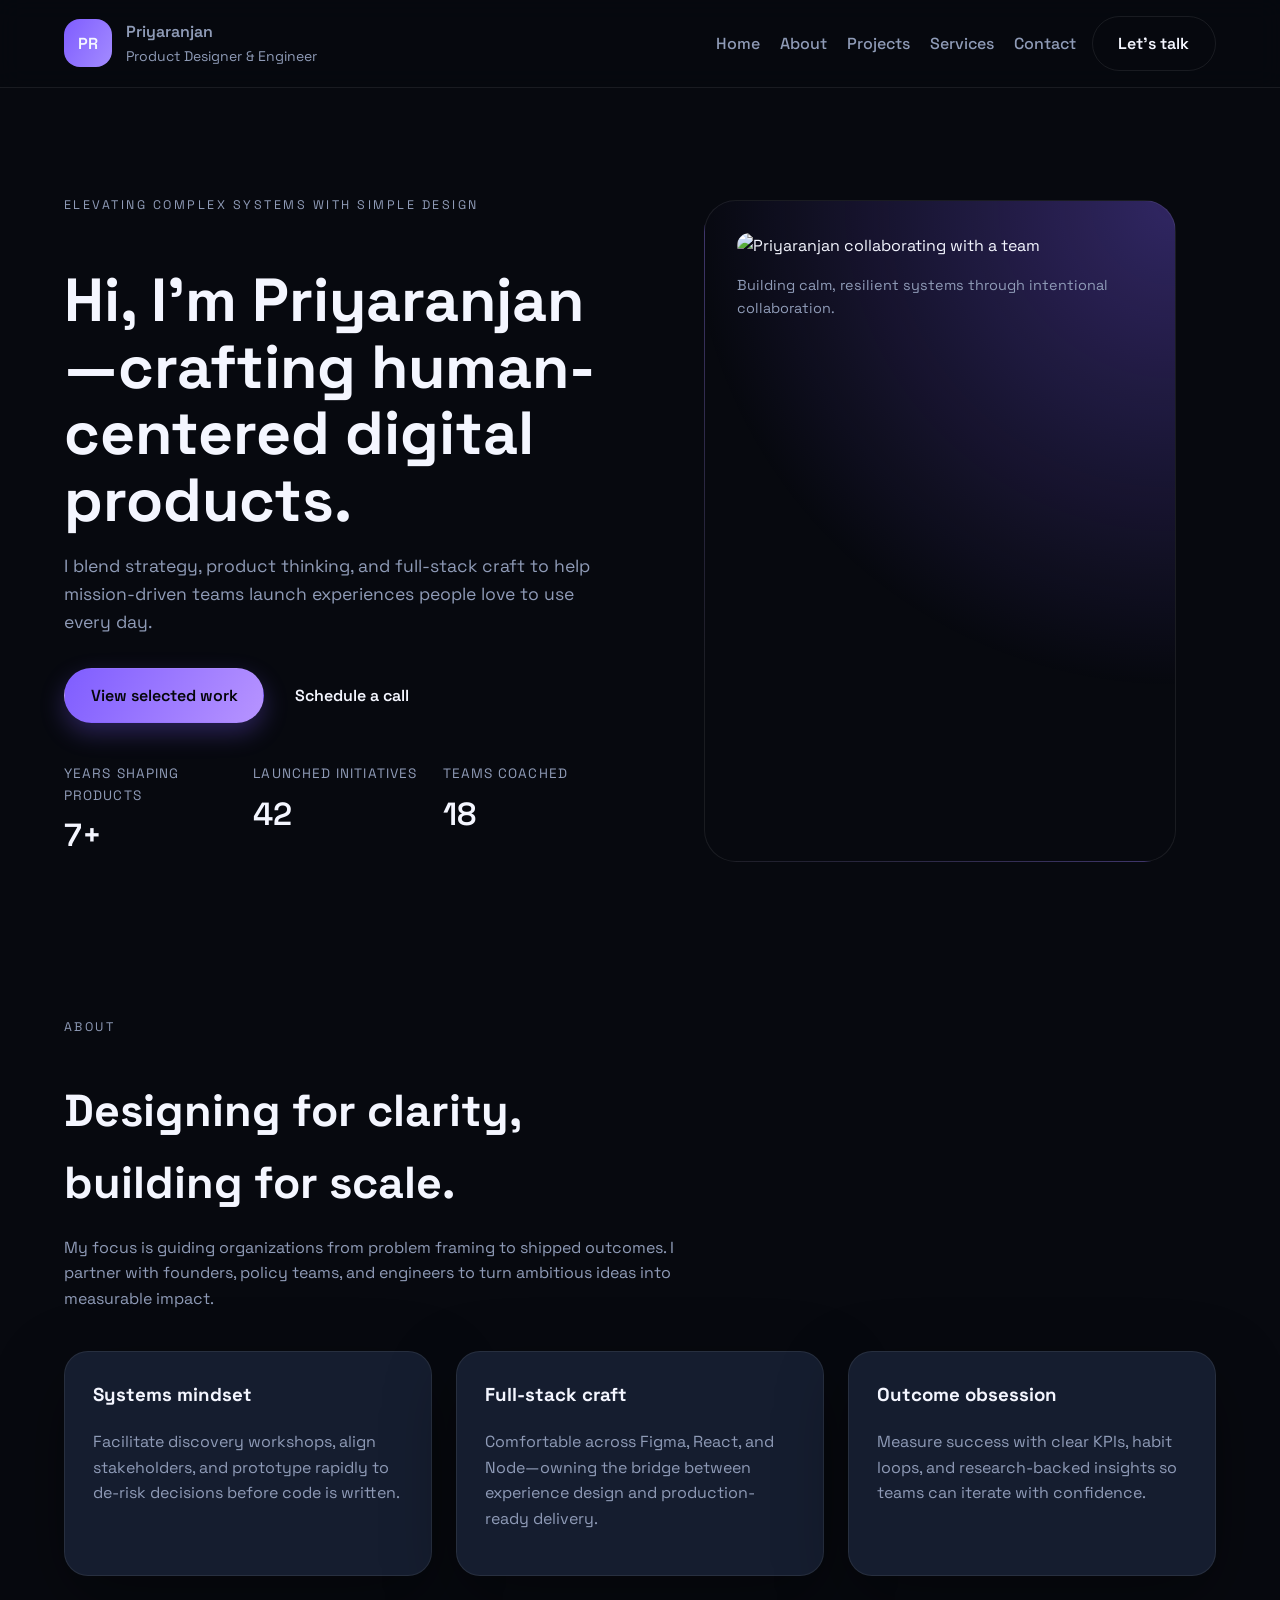
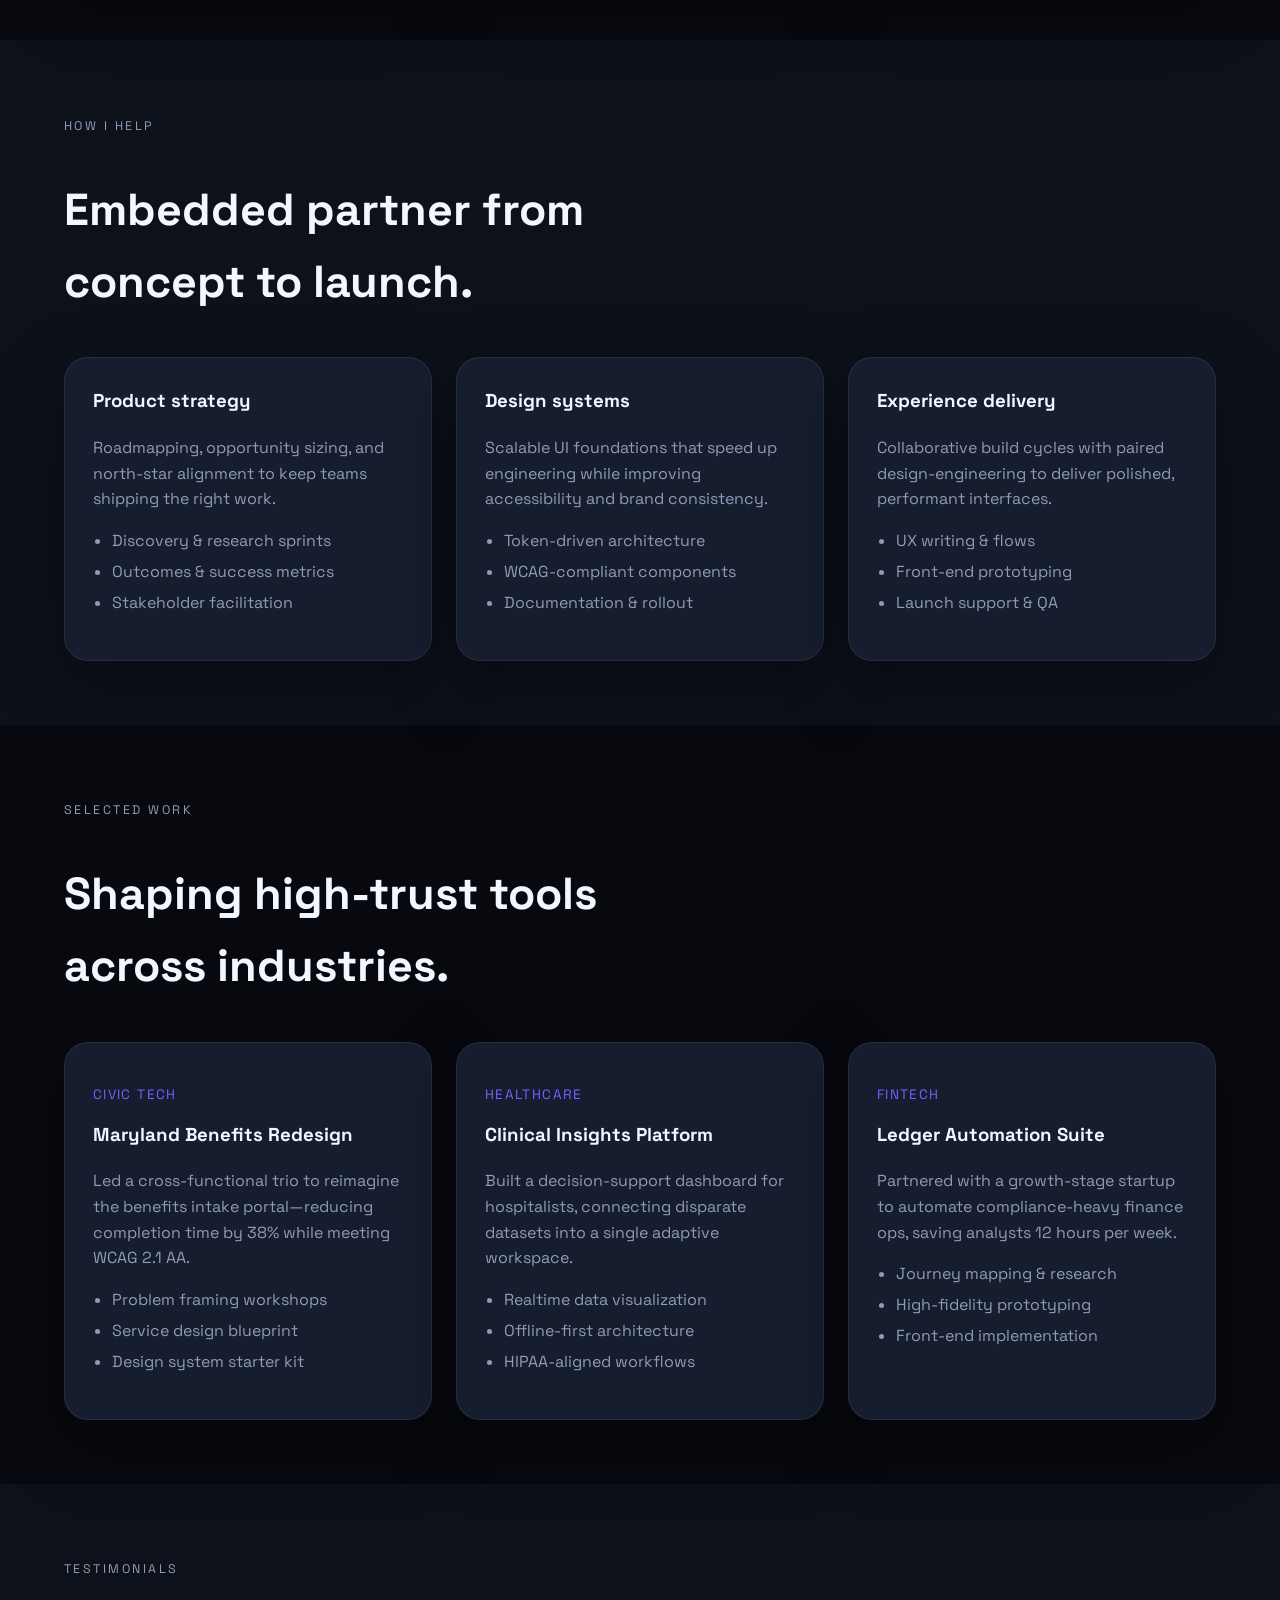
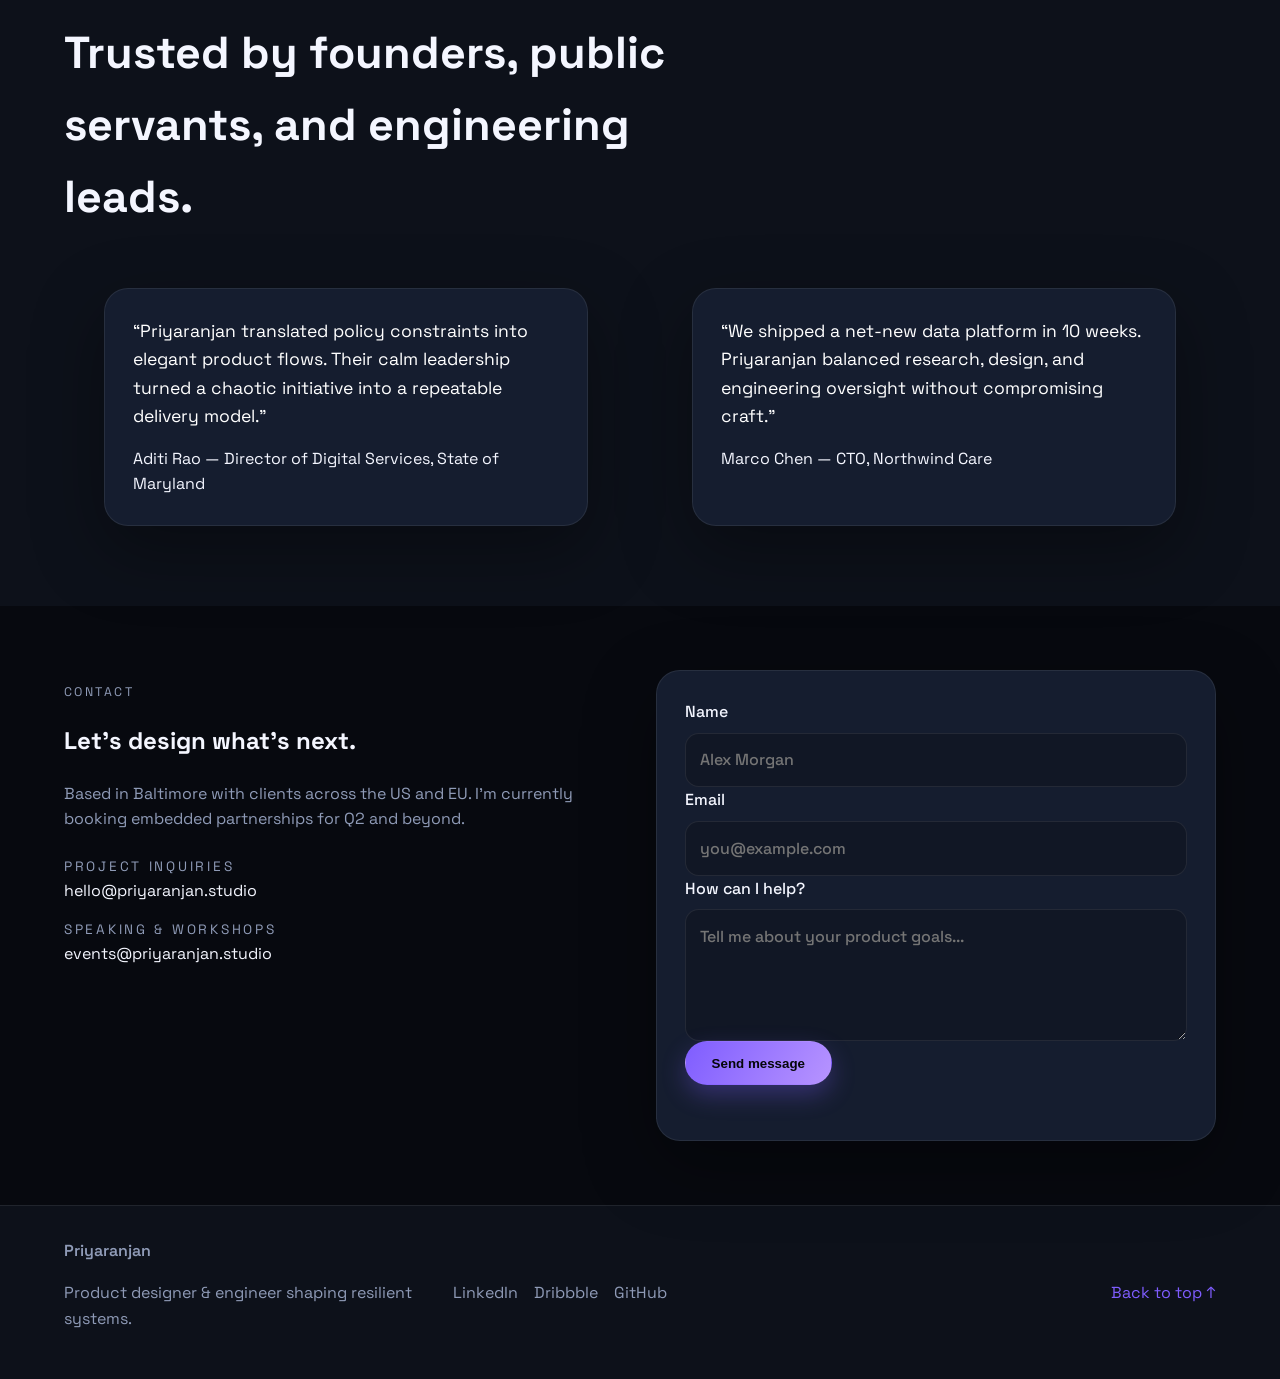
==== index.html @ d6d5910a "feat: Add portfolio website with responsive design Co-authored-by: priyaranjan.reddy <priyaranjan.re" ====
<!doctype html>
<html lang="en">
  <head>
    <meta charset="UTF-8" />
    <meta name="viewport" content="width=device-width, initial-scale=1" />
    <meta
      name="description"
      content="Priyaranjan — product designer and engineer crafting thoughtful digital experiences."
    />
    <title>Priyaranjan | Product Designer &amp; Engineer</title>
    <link rel="preconnect" href="https://fonts.googleapis.com" />
    <link rel="preconnect" href="https://fonts.gstatic.com" crossorigin />
    <link
      href="https://fonts.googleapis.com/css2?family=Space+Grotesk:wght@400;500;600;700&display=swap"
      rel="stylesheet"
    />
    <link rel="stylesheet" href="styles.css" />
  </head>
  <body>
    <a class="skip-link" href="#main">Skip to main content</a>

    <header class="site-header" id="top">
      <div class="container nav-wrapper">
        <div class="brand" aria-label="Priyaranjan home link">
          <span class="brand-mark">PR</span>
          <div>
            <p class="brand-title">Priyaranjan</p>
            <p class="brand-subtitle">Product Designer &amp; Engineer</p>
          </div>
        </div>
        <nav class="site-nav" aria-label="Primary">
          <button
            class="nav-toggle"
            aria-expanded="false"
            aria-controls="nav-menu"
          >
            <span class="sr-only">Toggle navigation</span>
            <span class="nav-toggle-bar"></span>
            <span class="nav-toggle-bar"></span>
            <span class="nav-toggle-bar"></span>
          </button>
          <ul id="nav-menu" class="nav-links">
            <li><a href="#home">Home</a></li>
            <li><a href="#about">About</a></li>
            <li><a href="#projects">Projects</a></li>
            <li><a href="#services">Services</a></li>
            <li><a href="#contact">Contact</a></li>
          </ul>
          <a class="btn btn-outline" href="#contact">Let's talk</a>
        </nav>
      </div>
    </header>

    <main id="main">
      <section id="home" class="hero container">
        <div class="hero-text">
          <p class="eyebrow">Elevating complex systems with simple design</p>
          <h1>Hi, I'm Priyaranjan—crafting human-centered digital products.</h1>
          <p class="lead">
            I blend strategy, product thinking, and full-stack craft to help
            mission-driven teams launch experiences people love to use every
            day.
          </p>
          <div class="hero-cta">
            <a class="btn btn-primary" href="#projects">View selected work</a>
            <a class="btn btn-ghost" href="#contact">Schedule a call</a>
          </div>
          <dl class="stats">
            <div>
              <dt>Years shaping products</dt>
              <dd>7+</dd>
            </div>
            <div>
              <dt>Launched initiatives</dt>
              <dd>42</dd>
            </div>
            <div>
              <dt>Teams coached</dt>
              <dd>18</dd>
            </div>
          </dl>
        </div>
        <figure class="hero-visual">
          <img
            src="https://images.unsplash.com/photo-1529333166437-7750a6dd5a70?auto=format&fit=crop&w=900&q=80"
            alt="Priyaranjan collaborating with a team"
            loading="lazy"
          />
          <figcaption>
            Building calm, resilient systems through intentional collaboration.
          </figcaption>
        </figure>
      </section>

      <section id="about" class="section container">
        <div class="section-heading">
          <p class="eyebrow">About</p>
          <h2>Designing for clarity, building for scale.</h2>
          <p>
            My focus is guiding organizations from problem framing to shipped
            outcomes. I partner with founders, policy teams, and engineers to
            turn ambitious ideas into measurable impact.
          </p>
        </div>
        <div class="about-grid">
          <article class="card">
            <h3>Systems mindset</h3>
            <p>
              Facilitate discovery workshops, align stakeholders, and prototype
              rapidly to de-risk decisions before code is written.
            </p>
          </article>
          <article class="card">
            <h3>Full-stack craft</h3>
            <p>
              Comfortable across Figma, React, and Node—owning the bridge
              between experience design and production-ready delivery.
            </p>
          </article>
          <article class="card">
            <h3>Outcome obsession</h3>
            <p>
              Measure success with clear KPIs, habit loops, and research-backed
              insights so teams can iterate with confidence.
            </p>
          </article>
        </div>
      </section>

      <section id="services" class="section section-alt">
        <div class="container">
          <div class="section-heading">
            <p class="eyebrow">How I help</p>
            <h2>Embedded partner from concept to launch.</h2>
          </div>
          <div class="services-grid">
            <article class="service-card">
              <h3>Product strategy</h3>
              <p>
                Roadmapping, opportunity sizing, and north-star alignment to
                keep teams shipping the right work.
              </p>
              <ul>
                <li>Discovery &amp; research sprints</li>
                <li>Outcomes &amp; success metrics</li>
                <li>Stakeholder facilitation</li>
              </ul>
            </article>
            <article class="service-card">
              <h3>Design systems</h3>
              <p>
                Scalable UI foundations that speed up engineering while
                improving accessibility and brand consistency.
              </p>
              <ul>
                <li>Token-driven architecture</li>
                <li>WCAG-compliant components</li>
                <li>Documentation &amp; rollout</li>
              </ul>
            </article>
            <article class="service-card">
              <h3>Experience delivery</h3>
              <p>
                Collaborative build cycles with paired design-engineering to
                deliver polished, performant interfaces.
              </p>
              <ul>
                <li>UX writing &amp; flows</li>
                <li>Front-end prototyping</li>
                <li>Launch support &amp; QA</li>
              </ul>
            </article>
          </div>
        </div>
      </section>

      <section id="projects" class="section container">
        <div class="section-heading">
          <p class="eyebrow">Selected Work</p>
          <h2>Shaping high-trust tools across industries.</h2>
        </div>
        <div class="projects-grid">
          <article class="project-card">
            <p class="project-type">Civic Tech</p>
            <h3>Maryland Benefits Redesign</h3>
            <p>
              Led a cross-functional trio to reimagine the benefits intake
              portal—reducing completion time by 38% while meeting WCAG 2.1 AA.
            </p>
            <ul>
              <li>Problem framing workshops</li>
              <li>Service design blueprint</li>
              <li>Design system starter kit</li>
            </ul>
          </article>
          <article class="project-card">
            <p class="project-type">Healthcare</p>
            <h3>Clinical Insights Platform</h3>
            <p>
              Built a decision-support dashboard for hospitalists, connecting
              disparate datasets into a single adaptive workspace.
            </p>
            <ul>
              <li>Realtime data visualization</li>
              <li>Offline-first architecture</li>
              <li>HIPAA-aligned workflows</li>
            </ul>
          </article>
          <article class="project-card">
            <p class="project-type">Fintech</p>
            <h3>Ledger Automation Suite</h3>
            <p>
              Partnered with a growth-stage startup to automate compliance-heavy
              finance ops, saving analysts 12 hours per week.
            </p>
            <ul>
              <li>Journey mapping &amp; research</li>
              <li>High-fidelity prototyping</li>
              <li>Front-end implementation</li>
            </ul>
          </article>
        </div>
      </section>

      <section class="section section-alt">
        <div class="container testimonials">
          <div class="section-heading">
            <p class="eyebrow">Testimonials</p>
            <h2>
              Trusted by founders, public servants, and engineering leads.
            </h2>
          </div>
          <div class="testimonials-grid">
            <figure>
              <blockquote>
                “Priyaranjan translated policy constraints into elegant product
                flows. Their calm leadership turned a chaotic initiative into a
                repeatable delivery model.”
              </blockquote>
              <figcaption>
                Aditi Rao — Director of Digital Services, State of Maryland
              </figcaption>
            </figure>
            <figure>
              <blockquote>
                “We shipped a net-new data platform in 10 weeks. Priyaranjan
                balanced research, design, and engineering oversight without
                compromising craft.”
              </blockquote>
              <figcaption>Marco Chen — CTO, Northwind Care</figcaption>
            </figure>
          </div>
        </div>
      </section>

      <section id="contact" class="section container contact">
        <div class="contact-intro">
          <p class="eyebrow">Contact</p>
          <h2>Let’s design what’s next.</h2>
          <p>
            Based in Baltimore with clients across the US and EU. I’m currently
            booking embedded partnerships for Q2 and beyond.
          </p>
          <ul class="contact-details">
            <li>
              <span>Project inquiries</span>
              <a href="mailto:hello@priyaranjan.studio"
                >hello@priyaranjan.studio</a
              >
            </li>
            <li>
              <span>Speaking &amp; workshops</span>
              <a href="mailto:events@priyaranjan.studio"
                >events@priyaranjan.studio</a
              >
            </li>
          </ul>
        </div>
        <form id="contact-form" class="contact-form" novalidate>
          <label>
            Name
            <input
              type="text"
              name="name"
              placeholder="Alex Morgan"
              required
              aria-required="true"
            />
          </label>
          <label>
            Email
            <input
              type="email"
              name="email"
              placeholder="you@example.com"
              required
              aria-required="true"
            />
          </label>
          <label>
            How can I help?
            <textarea
              name="message"
              rows="4"
              placeholder="Tell me about your product goals..."
              required
              aria-required="true"
            ></textarea>
          </label>
          <button type="submit" class="btn btn-primary">Send message</button>
          <p class="form-status" role="status" aria-live="polite"></p>
        </form>
      </section>
    </main>

    <footer class="site-footer">
      <div class="container footer-grid">
        <div>
          <p class="brand-title">Priyaranjan</p>
          <p>Product designer &amp; engineer shaping resilient systems.</p>
        </div>
        <div class="footer-links">
          <a href="https://www.linkedin.com" target="_blank" rel="noreferrer"
            >LinkedIn</a
          >
          <a href="https://dribbble.com" target="_blank" rel="noreferrer"
            >Dribbble</a
          >
          <a href="https://github.com" target="_blank" rel="noreferrer"
            >GitHub</a
          >
        </div>
        <a class="back-to-top" href="#top">Back to top ↑</a>
      </div>
    </footer>

    <script src="script.js" defer></script>
  </body>
</html>
---- styles.css ----
:root {
  --bg: #07090f;
  --surface: #0d111a;
  --surface-alt: #111725;
  --card: #151d2f;
  --accent: #7f5dff;
  --accent-soft: rgba(127, 93, 255, 0.15);
  --muted: #8f9bb7;
  --text: #f4f6ff;
  --border: rgba(255, 255, 255, 0.08);
  --gradient: radial-gradient(
    circle at top right,
    rgba(127, 93, 255, 0.35),
    transparent 60%
  );
  font-family:
    "Space Grotesk",
    system-ui,
    -apple-system,
    BlinkMacSystemFont,
    "Segoe UI",
    sans-serif;
}

*,
*::before,
*::after {
  box-sizing: border-box;
}

body {
  margin: 0;
  min-height: 100vh;
  background: var(--bg);
  color: var(--text);
  font-family: inherit;
  line-height: 1.6;
}

img {
  max-width: 100%;
  display: block;
  border-radius: 1rem;
}

a {
  color: inherit;
  text-decoration: none;
}

p {
  color: var(--muted);
}

.container {
  width: min(1200px, 90vw);
  margin: 0 auto;
}

.skip-link {
  position: absolute;
  top: -48px;
  left: 16px;
  padding: 0.5rem 1rem;
  background: var(--accent);
  color: #fff;
  border-radius: 999px;
  transition: top 0.2s ease;
  z-index: 999;
}

.skip-link:focus {
  top: 16px;
}

.site-header {
  position: sticky;
  top: 0;
  background: rgba(7, 9, 15, 0.85);
  backdrop-filter: blur(12px);
  border-bottom: 1px solid var(--border);
  z-index: 100;
}

.nav-wrapper {
  display: flex;
  align-items: center;
  justify-content: space-between;
  padding: 1rem 0;
}

.brand {
  display: flex;
  align-items: center;
  gap: 0.85rem;
}

.brand-mark {
  width: 48px;
  height: 48px;
  display: grid;
  place-items: center;
  border-radius: 16px;
  background: linear-gradient(120deg, #7f5dff, #a38bff);
  font-weight: 600;
}

.brand-title {
  margin: 0;
  font-weight: 600;
}

.brand-subtitle {
  margin: 0;
  color: var(--muted);
  font-size: 0.875rem;
}

.site-nav {
  display: flex;
  align-items: center;
  gap: 1rem;
}

.nav-links {
  list-style: none;
  display: flex;
  gap: 1.25rem;
  margin: 0;
  padding: 0;
}

.nav-links a {
  font-weight: 500;
  color: var(--muted);
  transition: color 0.2s ease;
}

.nav-links a:hover,
.nav-links a:focus-visible {
  color: var(--text);
}

.nav-toggle {
  display: none;
  flex-direction: column;
  gap: 4px;
  background: none;
  border: none;
  padding: 0.25rem;
  cursor: pointer;
}

.nav-toggle-bar {
  width: 24px;
  height: 2px;
  background: var(--text);
  border-radius: 999px;
}

.sr-only {
  position: absolute;
  width: 1px;
  height: 1px;
  padding: 0;
  margin: -1px;
  overflow: hidden;
  clip: rect(0, 0, 0, 0);
  border: 0;
}

.btn {
  display: inline-flex;
  align-items: center;
  justify-content: center;
  gap: 0.5rem;
  padding: 0.85rem 1.6rem;
  border-radius: 999px;
  border: 1px solid transparent;
  font-weight: 600;
  transition:
    transform 0.2s ease,
    box-shadow 0.2s ease;
}

.btn-primary {
  background: linear-gradient(120deg, #7f5dff, #b794ff);
  color: #05060a;
  box-shadow: 0 10px 25px rgba(127, 93, 255, 0.3);
}

.btn-outline {
  border-color: var(--border);
  color: var(--text);
}

.btn-ghost {
  background: transparent;
  border: 1px solid transparent;
  color: var(--text);
}

.btn:hover,
.btn:focus-visible {
  transform: translateY(-2px);
}

.hero {
  display: grid;
  grid-template-columns: repeat(auto-fit, minmax(280px, 1fr));
  gap: 3rem;
  padding: 6rem 0 4rem;
}

.hero-text h1 {
  font-size: clamp(2.5rem, 5vw, 3.8rem);
  line-height: 1.1;
  margin-bottom: 1rem;
}

.lead {
  font-size: 1.1rem;
  margin-bottom: 2rem;
}

.eyebrow {
  text-transform: uppercase;
  letter-spacing: 0.2em;
  font-size: 0.78rem;
  color: var(--muted);
}

.stats {
  display: grid;
  grid-template-columns: repeat(auto-fit, minmax(120px, 1fr));
  gap: 1rem;
  margin-top: 2.5rem;
}

.stats dt {
  font-size: 0.85rem;
  text-transform: uppercase;
  letter-spacing: 0.08em;
  color: var(--muted);
}

.stats dd {
  font-size: 2rem;
  font-weight: 600;
  margin: 0.25rem 0 0;
}

.hero-visual {
  background: var(--gradient);
  padding: 2rem;
  border-radius: 2rem;
  border: 1px solid var(--border);
}

.hero-visual figcaption {
  margin-top: 1rem;
  color: var(--muted);
  font-size: 0.9rem;
}

.section {
  padding: 4rem 0;
}

.section-alt {
  background: var(--surface);
}

.section-heading {
  max-width: 640px;
}

.section-heading h2 {
  font-size: clamp(2rem, 4vw, 2.8rem);
  margin-bottom: 0.5rem;
}

.about-grid,
.services-grid,
.projects-grid,
.testimonials-grid {
  margin-top: 2.5rem;
  display: grid;
  gap: 1.5rem;
  grid-template-columns: repeat(auto-fit, minmax(240px, 1fr));
}

.card,
.service-card,
.project-card,
.testimonials figure,
.contact-form {
  background: var(--card);
  border: 1px solid var(--border);
  border-radius: 1.5rem;
  padding: 1.75rem;
  box-shadow: 0 24px 70px rgba(0, 0, 0, 0.35);
}

.card h3,
.service-card h3,
.project-card h3 {
  margin-top: 0;
}

.service-card ul,
.project-card ul {
  padding-left: 1.2rem;
  color: var(--muted);
}

.service-card li,
.project-card li {
  margin-bottom: 0.35rem;
}

.project-type {
  font-size: 0.85rem;
  color: var(--accent);
  text-transform: uppercase;
  letter-spacing: 0.1em;
}

.testimonials-grid {
  grid-template-columns: repeat(auto-fit, minmax(280px, 1fr));
}

.testimonials blockquote {
  margin: 0 0 1rem;
  font-size: 1.1rem;
  color: #fff;
}

.contact {
  display: grid;
  grid-template-columns: repeat(auto-fit, minmax(260px, 1fr));
  gap: 2rem;
}

.contact-details {
  list-style: none;
  padding: 0;
  margin: 1.5rem 0 0;
  display: flex;
  flex-direction: column;
  gap: 1rem;
}

.contact-details span {
  display: block;
  font-size: 0.85rem;
  text-transform: uppercase;
  letter-spacing: 0.2em;
  color: var(--muted);
}

.contact-form label {
  display: flex;
  flex-direction: column;
  gap: 0.5rem;
  font-weight: 500;
}

.contact-form input,
.contact-form textarea {
  background: var(--surface-alt);
  border: 1px solid var(--border);
  border-radius: 0.85rem;
  padding: 0.85rem;
  color: var(--text);
  font: inherit;
}

.contact-form input:focus,
.contact-form textarea:focus {
  outline: 2px solid var(--accent);
  border-color: transparent;
}

.contact-form button {
  width: fit-content;
}

.form-status {
  min-height: 1.2rem;
  margin: 0.5rem 0 0;
  color: var(--muted);
}

.site-footer {
  border-top: 1px solid var(--border);
  padding: 2rem 0;
  background: var(--surface);
}

.footer-grid {
  display: grid;
  grid-template-columns: repeat(auto-fit, minmax(200px, 1fr));
  gap: 1rem;
  align-items: center;
}

.footer-links {
  display: flex;
  gap: 1rem;
}

.footer-links a {
  color: var(--muted);
}

.back-to-top {
  justify-self: end;
  color: var(--accent);
}

@media (max-width: 768px) {
  .nav-toggle {
    display: flex;
  }

  .nav-links {
    position: absolute;
    inset: 70px 1.5rem auto;
    background: var(--surface);
    border: 1px solid var(--border);
    border-radius: 1rem;
    padding: 1.5rem;
    flex-direction: column;
    gap: 1rem;
    opacity: 0;
    pointer-events: none;
    transform: translateY(-10px);
    transition:
      opacity 0.2s ease,
      transform 0.2s ease;
  }

  .nav-links.open {
    opacity: 1;
    pointer-events: auto;
    transform: translateY(0);
  }

  .btn-outline {
    display: none;
  }

  .hero {
    padding-top: 4rem;
  }

  .footer-grid {
    grid-template-columns: 1fr;
    text-align: center;
  }

  .back-to-top {
    justify-self: center;
  }
}
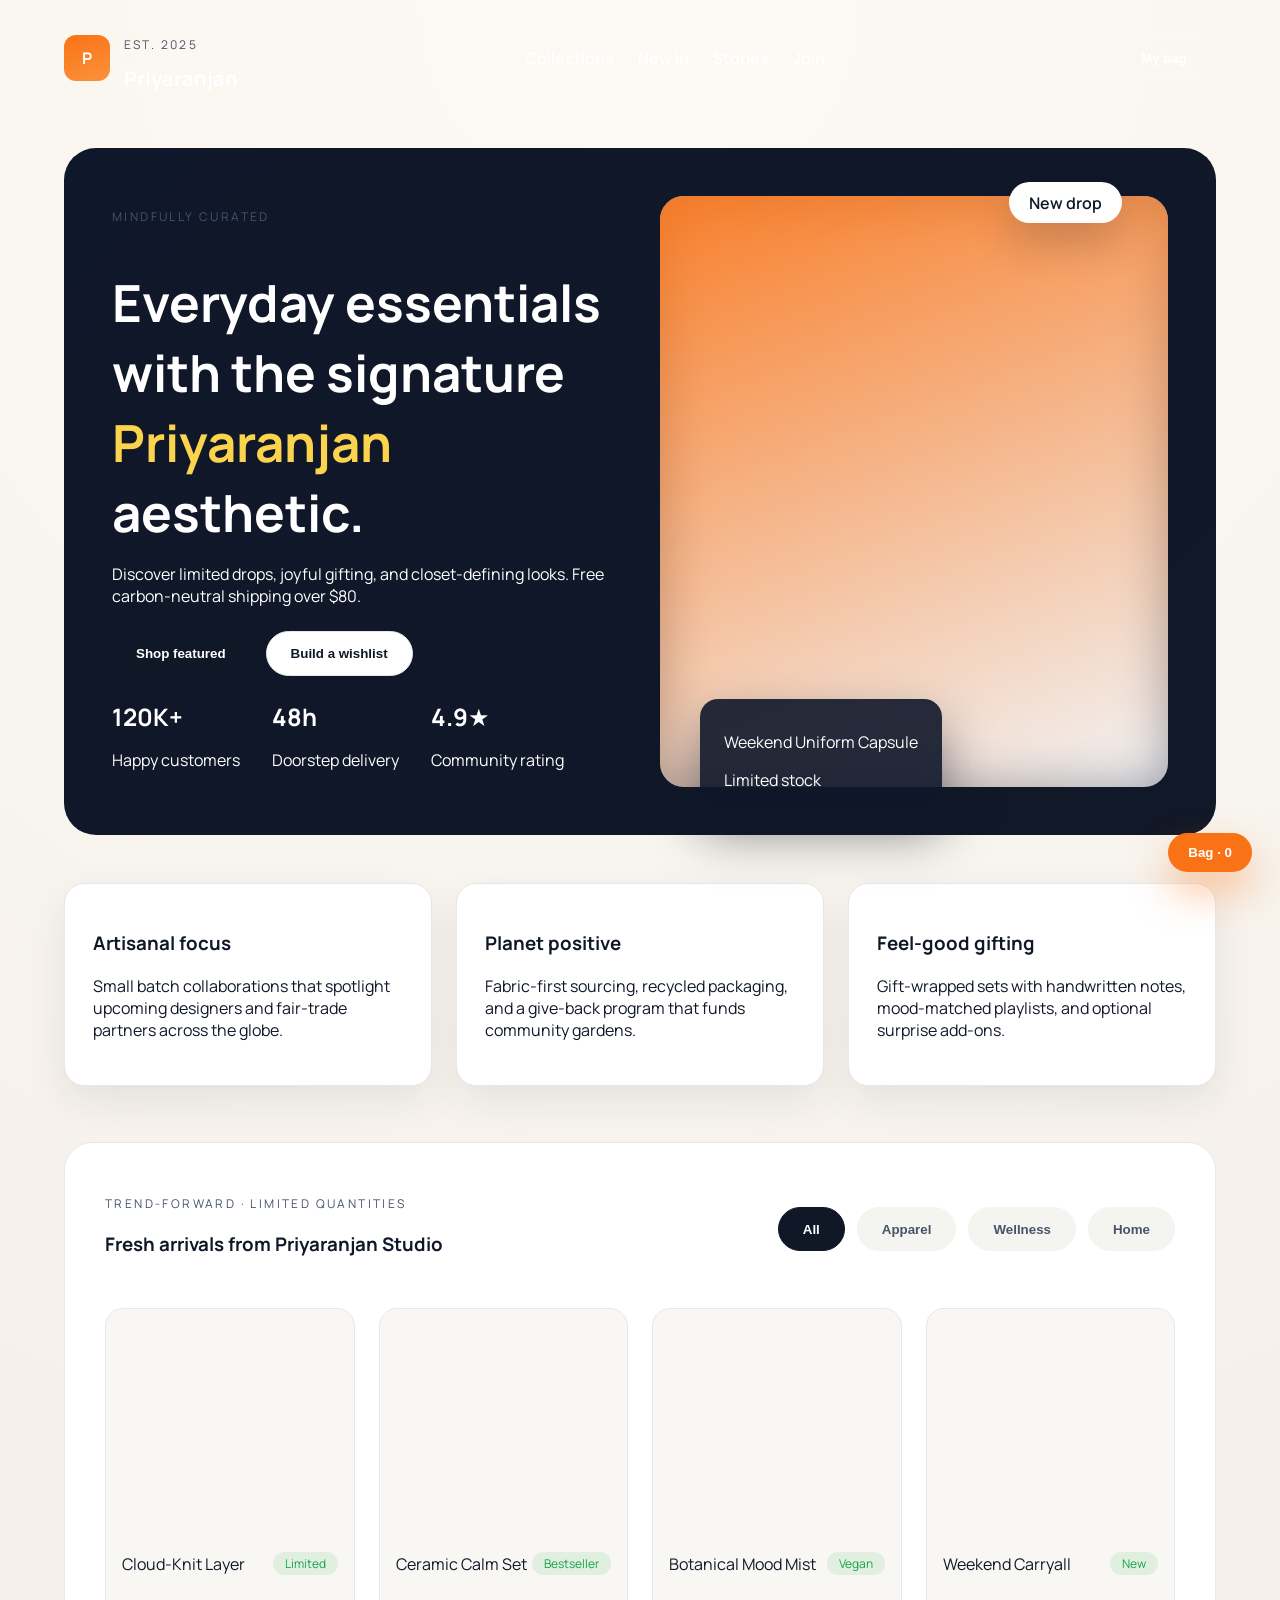
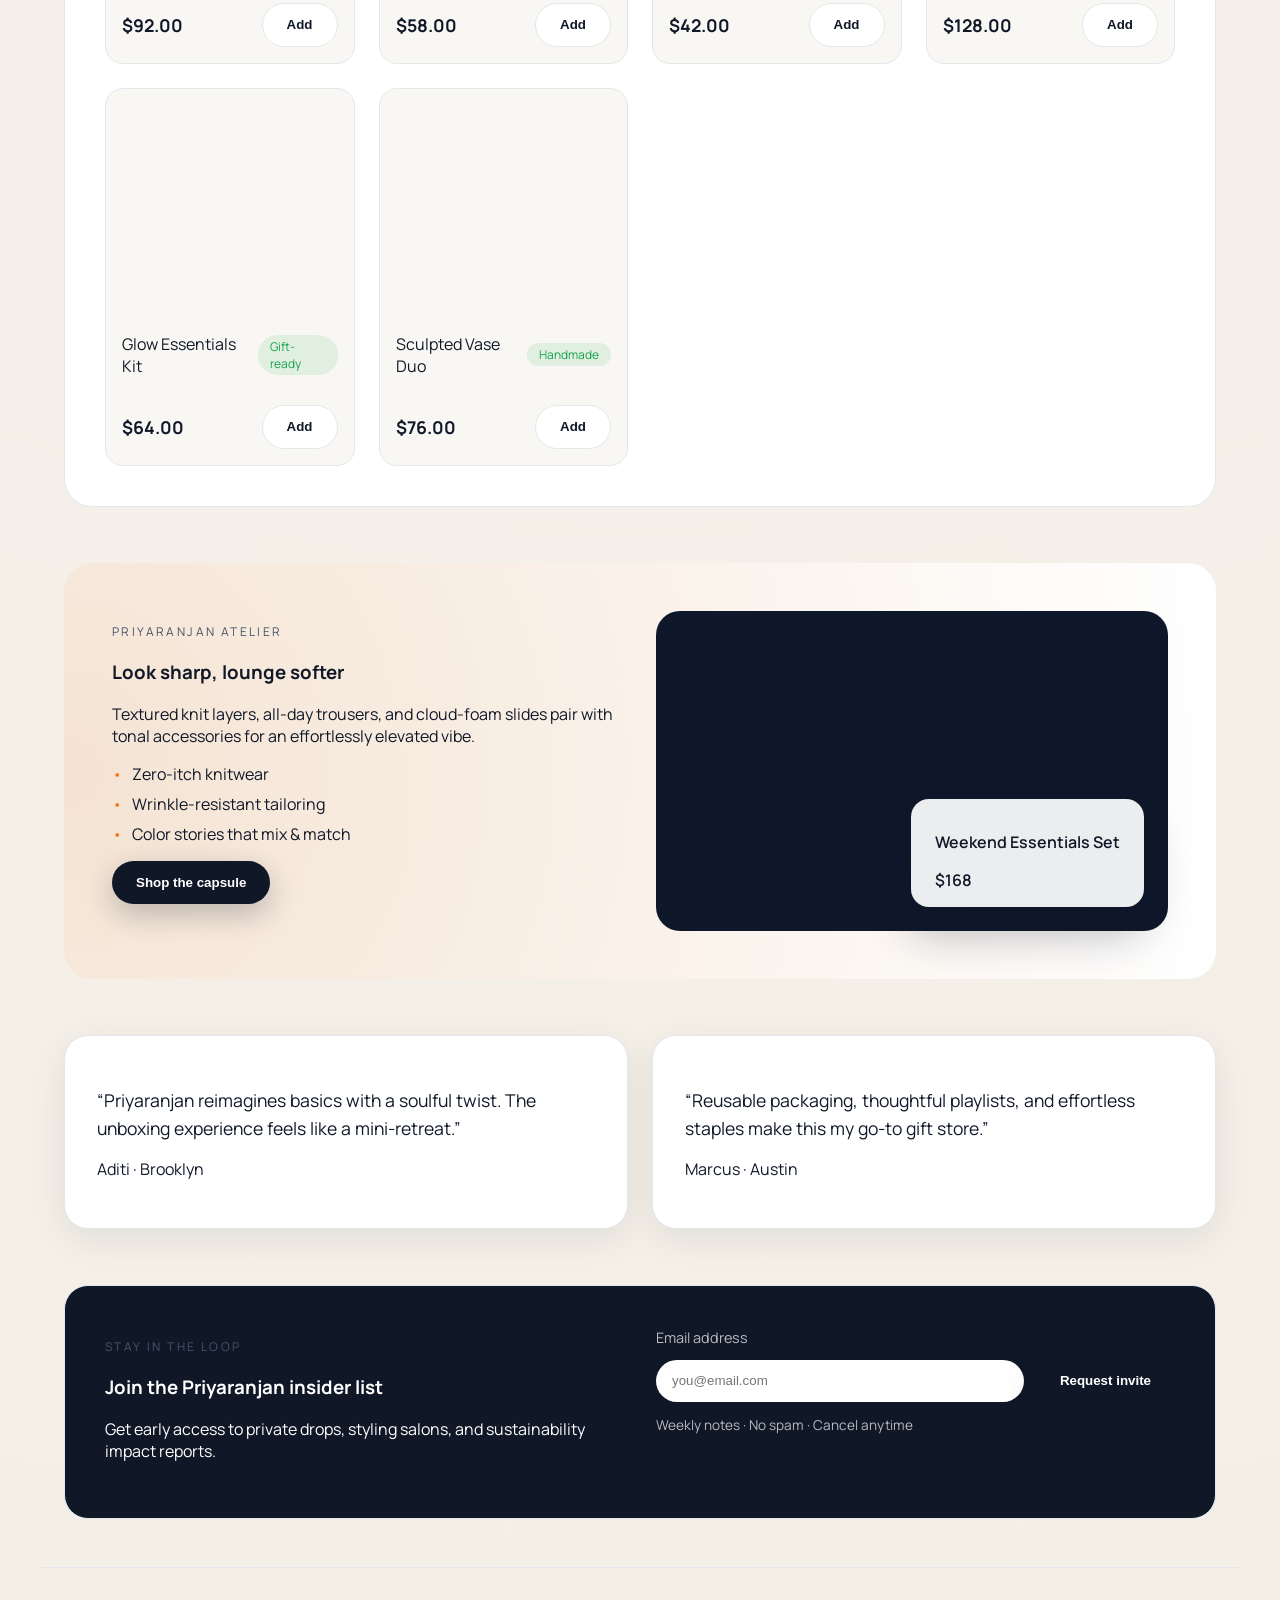
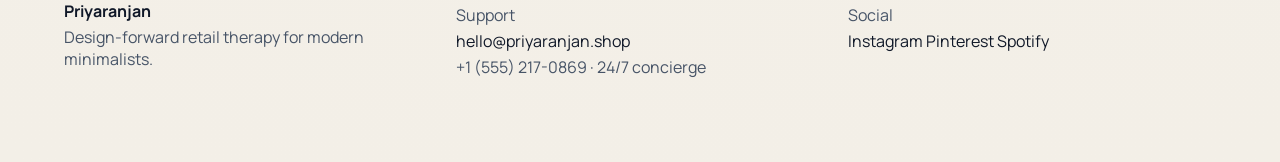
==== commit d005c431: "feat: Add initial project structure and content This commit introduces the basic HTML, CSS, and Java" ====
--- a/index.html
+++ b/index.html
@@ -1,338 +1,217 @@
-<!doctype html>
+<!DOCTYPE html>
 <html lang="en">
   <head>
     <meta charset="UTF-8" />
-    <meta name="viewport" content="width=device-width, initial-scale=1" />
+    <meta name="viewport" content="width=device-width, initial-scale=1.0" />
+    <title>Priyaranjan | Curated Shopping Experience</title>
     <meta
       name="description"
-      content="Priyaranjan — product designer and engineer crafting thoughtful digital experiences."
+      content="Priyaranjan is a modern shopping experience offering curated essentials, mindful design, and joyful gifting."
     />
-    <title>Priyaranjan | Product Designer &amp; Engineer</title>
     <link rel="preconnect" href="https://fonts.googleapis.com" />
     <link rel="preconnect" href="https://fonts.gstatic.com" crossorigin />
     <link
-      href="https://fonts.googleapis.com/css2?family=Space+Grotesk:wght@400;500;600;700&display=swap"
+      href="https://fonts.googleapis.com/css2?family=Manrope:wght@400;500;600;700&display=swap"
       rel="stylesheet"
     />
     <link rel="stylesheet" href="styles.css" />
   </head>
   <body>
-    <a class="skip-link" href="#main">Skip to main content</a>
-
-    <header class="site-header" id="top">
-      <div class="container nav-wrapper">
-        <div class="brand" aria-label="Priyaranjan home link">
-          <span class="brand-mark">PR</span>
-          <div>
-            <p class="brand-title">Priyaranjan</p>
-            <p class="brand-subtitle">Product Designer &amp; Engineer</p>
-          </div>
-        </div>
-        <nav class="site-nav" aria-label="Primary">
-          <button
-            class="nav-toggle"
-            aria-expanded="false"
-            aria-controls="nav-menu"
-          >
-            <span class="sr-only">Toggle navigation</span>
-            <span class="nav-toggle-bar"></span>
-            <span class="nav-toggle-bar"></span>
-            <span class="nav-toggle-bar"></span>
-          </button>
-          <ul id="nav-menu" class="nav-links">
-            <li><a href="#home">Home</a></li>
-            <li><a href="#about">About</a></li>
-            <li><a href="#projects">Projects</a></li>
-            <li><a href="#services">Services</a></li>
-            <li><a href="#contact">Contact</a></li>
-          </ul>
-          <a class="btn btn-outline" href="#contact">Let's talk</a>
-        </nav>
-      </div>
+    <header class="site-header">
+      <div class="brand">
+        <div class="brand__mark">P</div>
+        <div class="brand__copy">
+          <p class="eyebrow">est. 2025</p>
+          <h1>Priyaranjan</h1>
+        </div>
+      </div>
+      <nav aria-label="Primary navigation">
+        <ul>
+          <li><a href="#collection">Collections</a></li>
+          <li><a href="#products">New In</a></li>
+          <li><a href="#stories">Stories</a></li>
+          <li><a href="#newsletter">Join</a></li>
+        </ul>
+      </nav>
+      <button class="ghost-btn">My bag</button>
     </header>
 
-    <main id="main">
-      <section id="home" class="hero container">
-        <div class="hero-text">
-          <p class="eyebrow">Elevating complex systems with simple design</p>
-          <h1>Hi, I'm Priyaranjan—crafting human-centered digital products.</h1>
-          <p class="lead">
-            I blend strategy, product thinking, and full-stack craft to help
-            mission-driven teams launch experiences people love to use every
-            day.
-          </p>
-          <div class="hero-cta">
-            <a class="btn btn-primary" href="#projects">View selected work</a>
-            <a class="btn btn-ghost" href="#contact">Schedule a call</a>
-          </div>
-          <dl class="stats">
+    <main>
+      <section class="hero">
+        <div class="hero__content">
+          <p class="eyebrow">Mindfully curated</p>
+          <h2>
+            Everyday essentials with the signature
+            <span>Priyaranjan</span> aesthetic.
+          </h2>
+          <p>
+            Discover limited drops, joyful gifting, and closet-defining looks.
+            Free carbon-neutral shipping over $80.
+          </p>
+          <div class="hero__actions">
+            <button class="primary-btn">Shop featured</button>
+            <button class="secondary-btn">Build a wishlist</button>
+          </div>
+          <div class="hero__stats" role="list">
             <div>
-              <dt>Years shaping products</dt>
-              <dd>7+</dd>
+              <strong>120K+</strong>
+              <p>Happy customers</p>
             </div>
             <div>
-              <dt>Launched initiatives</dt>
-              <dd>42</dd>
+              <strong>48h</strong>
+              <p>Doorstep delivery</p>
             </div>
             <div>
-              <dt>Teams coached</dt>
-              <dd>18</dd>
+              <strong>4.9★</strong>
+              <p>Community rating</p>
             </div>
-          </dl>
-        </div>
-        <figure class="hero-visual">
-          <img
-            src="https://images.unsplash.com/photo-1529333166437-7750a6dd5a70?auto=format&fit=crop&w=900&q=80"
-            alt="Priyaranjan collaborating with a team"
-            loading="lazy"
-          />
-          <figcaption>
-            Building calm, resilient systems through intentional collaboration.
-          </figcaption>
-        </figure>
-      </section>
-
-      <section id="about" class="section container">
-        <div class="section-heading">
-          <p class="eyebrow">About</p>
-          <h2>Designing for clarity, building for scale.</h2>
-          <p>
-            My focus is guiding organizations from problem framing to shipped
-            outcomes. I partner with founders, policy teams, and engineers to
-            turn ambitious ideas into measurable impact.
-          </p>
-        </div>
-        <div class="about-grid">
-          <article class="card">
-            <h3>Systems mindset</h3>
-            <p>
-              Facilitate discovery workshops, align stakeholders, and prototype
-              rapidly to de-risk decisions before code is written.
-            </p>
-          </article>
-          <article class="card">
-            <h3>Full-stack craft</h3>
-            <p>
-              Comfortable across Figma, React, and Node—owning the bridge
-              between experience design and production-ready delivery.
-            </p>
-          </article>
-          <article class="card">
-            <h3>Outcome obsession</h3>
-            <p>
-              Measure success with clear KPIs, habit loops, and research-backed
-              insights so teams can iterate with confidence.
-            </p>
-          </article>
-        </div>
-      </section>
-
-      <section id="services" class="section section-alt">
-        <div class="container">
-          <div class="section-heading">
-            <p class="eyebrow">How I help</p>
-            <h2>Embedded partner from concept to launch.</h2>
-          </div>
-          <div class="services-grid">
-            <article class="service-card">
-              <h3>Product strategy</h3>
-              <p>
-                Roadmapping, opportunity sizing, and north-star alignment to
-                keep teams shipping the right work.
-              </p>
-              <ul>
-                <li>Discovery &amp; research sprints</li>
-                <li>Outcomes &amp; success metrics</li>
-                <li>Stakeholder facilitation</li>
-              </ul>
-            </article>
-            <article class="service-card">
-              <h3>Design systems</h3>
-              <p>
-                Scalable UI foundations that speed up engineering while
-                improving accessibility and brand consistency.
-              </p>
-              <ul>
-                <li>Token-driven architecture</li>
-                <li>WCAG-compliant components</li>
-                <li>Documentation &amp; rollout</li>
-              </ul>
-            </article>
-            <article class="service-card">
-              <h3>Experience delivery</h3>
-              <p>
-                Collaborative build cycles with paired design-engineering to
-                deliver polished, performant interfaces.
-              </p>
-              <ul>
-                <li>UX writing &amp; flows</li>
-                <li>Front-end prototyping</li>
-                <li>Launch support &amp; QA</li>
-              </ul>
-            </article>
-          </div>
-        </div>
-      </section>
-
-      <section id="projects" class="section container">
-        <div class="section-heading">
-          <p class="eyebrow">Selected Work</p>
-          <h2>Shaping high-trust tools across industries.</h2>
-        </div>
-        <div class="projects-grid">
-          <article class="project-card">
-            <p class="project-type">Civic Tech</p>
-            <h3>Maryland Benefits Redesign</h3>
-            <p>
-              Led a cross-functional trio to reimagine the benefits intake
-              portal—reducing completion time by 38% while meeting WCAG 2.1 AA.
-            </p>
-            <ul>
-              <li>Problem framing workshops</li>
-              <li>Service design blueprint</li>
-              <li>Design system starter kit</li>
-            </ul>
-          </article>
-          <article class="project-card">
-            <p class="project-type">Healthcare</p>
-            <h3>Clinical Insights Platform</h3>
-            <p>
-              Built a decision-support dashboard for hospitalists, connecting
-              disparate datasets into a single adaptive workspace.
-            </p>
-            <ul>
-              <li>Realtime data visualization</li>
-              <li>Offline-first architecture</li>
-              <li>HIPAA-aligned workflows</li>
-            </ul>
-          </article>
-          <article class="project-card">
-            <p class="project-type">Fintech</p>
-            <h3>Ledger Automation Suite</h3>
-            <p>
-              Partnered with a growth-stage startup to automate compliance-heavy
-              finance ops, saving analysts 12 hours per week.
-            </p>
-            <ul>
-              <li>Journey mapping &amp; research</li>
-              <li>High-fidelity prototyping</li>
-              <li>Front-end implementation</li>
-            </ul>
-          </article>
-        </div>
-      </section>
-
-      <section class="section section-alt">
-        <div class="container testimonials">
-          <div class="section-heading">
-            <p class="eyebrow">Testimonials</p>
-            <h2>
-              Trusted by founders, public servants, and engineering leads.
-            </h2>
-          </div>
-          <div class="testimonials-grid">
-            <figure>
-              <blockquote>
-                “Priyaranjan translated policy constraints into elegant product
-                flows. Their calm leadership turned a chaotic initiative into a
-                repeatable delivery model.”
-              </blockquote>
-              <figcaption>
-                Aditi Rao — Director of Digital Services, State of Maryland
-              </figcaption>
-            </figure>
-            <figure>
-              <blockquote>
-                “We shipped a net-new data platform in 10 weeks. Priyaranjan
-                balanced research, design, and engineering oversight without
-                compromising craft.”
-              </blockquote>
-              <figcaption>Marco Chen — CTO, Northwind Care</figcaption>
-            </figure>
-          </div>
-        </div>
-      </section>
-
-      <section id="contact" class="section container contact">
-        <div class="contact-intro">
-          <p class="eyebrow">Contact</p>
-          <h2>Let’s design what’s next.</h2>
-          <p>
-            Based in Baltimore with clients across the US and EU. I’m currently
-            booking embedded partnerships for Q2 and beyond.
-          </p>
-          <ul class="contact-details">
-            <li>
-              <span>Project inquiries</span>
-              <a href="mailto:hello@priyaranjan.studio"
-                >hello@priyaranjan.studio</a
-              >
-            </li>
-            <li>
-              <span>Speaking &amp; workshops</span>
-              <a href="mailto:events@priyaranjan.studio"
-                >events@priyaranjan.studio</a
-              >
-            </li>
+          </div>
+        </div>
+        <div class="hero__visual" aria-hidden="true">
+          <div class="hero__badge">New drop</div>
+          <div class="hero__image">
+            <div class="hero__gradient"></div>
+          </div>
+          <div class="hero__tag">
+            <p>Weekend Uniform Capsule</p>
+            <span>Limited stock</span>
+          </div>
+        </div>
+      </section>
+
+      <section class="pillars" id="stories" aria-label="Brand pillars">
+        <article>
+          <h3>Artisanal focus</h3>
+          <p>
+            Small batch collaborations that spotlight upcoming designers and
+            fair-trade partners across the globe.
+          </p>
+        </article>
+        <article>
+          <h3>Planet positive</h3>
+          <p>
+            Fabric-first sourcing, recycled packaging, and a give-back program
+            that funds community gardens.
+          </p>
+        </article>
+        <article>
+          <h3>Feel-good gifting</h3>
+          <p>
+            Gift-wrapped sets with handwritten notes, mood-matched playlists, and
+            optional surprise add-ons.
+          </p>
+        </article>
+      </section>
+
+      <section class="products" id="products" aria-label="Featured products">
+        <div class="section-header">
+          <div>
+            <p class="eyebrow">Trend-forward · Limited quantities</p>
+            <h3>Fresh arrivals from Priyaranjan Studio</h3>
+          </div>
+          <div class="filters" role="toolbar" aria-label="Product filters">
+            <button class="filter-btn active" data-filter="all">All</button>
+            <button class="filter-btn" data-filter="apparel">Apparel</button>
+            <button class="filter-btn" data-filter="wellness">Wellness</button>
+            <button class="filter-btn" data-filter="home">Home</button>
+          </div>
+        </div>
+        <div class="product-grid" id="productGrid"></div>
+      </section>
+
+      <section class="collection" id="collection">
+        <div class="collection__copy">
+          <p class="eyebrow">Priyaranjan Atelier</p>
+          <h3>Look sharp, lounge softer</h3>
+          <p>
+            Textured knit layers, all-day trousers, and cloud-foam slides pair
+            with tonal accessories for an effortlessly elevated vibe.
+          </p>
+          <ul>
+            <li>Zero-itch knitwear</li>
+            <li>Wrinkle-resistant tailoring</li>
+            <li>Color stories that mix &amp; match</li>
           </ul>
-        </div>
-        <form id="contact-form" class="contact-form" novalidate>
-          <label>
-            Name
+          <button class="primary-btn">Shop the capsule</button>
+        </div>
+        <div class="collection__visual" aria-hidden="true">
+          <div class="collection__card">
+            <p>Weekend Essentials Set</p>
+            <span>$168</span>
+          </div>
+        </div>
+      </section>
+
+      <section class="testimonials" aria-label="Community love">
+        <article>
+          <p class="quote">
+            “Priyaranjan reimagines basics with a soulful twist. The unboxing
+            experience feels like a mini-retreat.”
+          </p>
+          <p class="author">Aditi · Brooklyn</p>
+        </article>
+        <article>
+          <p class="quote">
+            “Reusable packaging, thoughtful playlists, and effortless staples
+            make this my go-to gift store.”
+          </p>
+          <p class="author">Marcus · Austin</p>
+        </article>
+      </section>
+
+      <section class="newsletter" id="newsletter">
+        <div>
+          <p class="eyebrow">Stay in the loop</p>
+          <h3>Join the Priyaranjan insider list</h3>
+          <p>
+            Get early access to private drops, styling salons, and sustainability
+            impact reports.
+          </p>
+        </div>
+        <form class="newsletter__form">
+          <label for="email">Email address</label>
+          <div class="input-group">
             <input
-              type="text"
-              name="name"
-              placeholder="Alex Morgan"
-              required
-              aria-required="true"
-            />
-          </label>
-          <label>
-            Email
-            <input
+              id="email"
               type="email"
               name="email"
-              placeholder="you@example.com"
+              placeholder="you@email.com"
               required
-              aria-required="true"
             />
-          </label>
-          <label>
-            How can I help?
-            <textarea
-              name="message"
-              rows="4"
-              placeholder="Tell me about your product goals..."
-              required
-              aria-required="true"
-            ></textarea>
-          </label>
-          <button type="submit" class="btn btn-primary">Send message</button>
-          <p class="form-status" role="status" aria-live="polite"></p>
+            <button type="submit" class="primary-btn">Request invite</button>
+          </div>
+          <p class="form-hint">Weekly notes · No spam · Cancel anytime</p>
         </form>
       </section>
     </main>
 
-    <footer class="site-footer">
-      <div class="container footer-grid">
-        <div>
-          <p class="brand-title">Priyaranjan</p>
-          <p>Product designer &amp; engineer shaping resilient systems.</p>
-        </div>
-        <div class="footer-links">
-          <a href="https://www.linkedin.com" target="_blank" rel="noreferrer"
-            >LinkedIn</a
-          >
-          <a href="https://dribbble.com" target="_blank" rel="noreferrer"
-            >Dribbble</a
-          >
-          <a href="https://github.com" target="_blank" rel="noreferrer"
-            >GitHub</a
-          >
-        </div>
-        <a class="back-to-top" href="#top">Back to top ↑</a>
+    <footer>
+      <div>
+        <strong>Priyaranjan</strong>
+        <p>Design-forward retail therapy for modern minimalists.</p>
+      </div>
+      <div>
+        <p>Support</p>
+        <a href="mailto:hello@priyaranjan.shop">hello@priyaranjan.shop</a>
+        <p>+1 (555) 217-0869 · 24/7 concierge</p>
+      </div>
+      <div>
+        <p>Social</p>
+        <a href="https://instagram.com" target="_blank" rel="noreferrer"
+          >Instagram</a
+        >
+        <a href="https://pinterest.com" target="_blank" rel="noreferrer"
+          >Pinterest</a
+        >
+        <a href="https://spotify.com" target="_blank" rel="noreferrer"
+          >Spotify</a
+        >
       </div>
     </footer>
+
+    <button class="cart-fab" aria-live="polite">
+      Bag · <span id="cartCount">0</span>
+    </button>
 
     <script src="script.js" defer></script>
   </body>
--- a/styles.css
+++ b/styles.css
@@ -1,25 +1,13 @@
 :root {
-  --bg: #07090f;
-  --surface: #0d111a;
-  --surface-alt: #111725;
-  --card: #151d2f;
-  --accent: #7f5dff;
-  --accent-soft: rgba(127, 93, 255, 0.15);
-  --muted: #8f9bb7;
-  --text: #f4f6ff;
-  --border: rgba(255, 255, 255, 0.08);
-  --gradient: radial-gradient(
-    circle at top right,
-    rgba(127, 93, 255, 0.35),
-    transparent 60%
-  );
-  font-family:
-    "Space Grotesk",
-    system-ui,
-    -apple-system,
-    BlinkMacSystemFont,
-    "Segoe UI",
-    sans-serif;
+  --bg: #f8f7f3;
+  --charcoal: #101828;
+  --muted: #475467;
+  --accent: #f97316;
+  --accent-dark: #ea580c;
+  --card: #ffffff;
+  --border: #e4e7ec;
+  --success: #16a34a;
+  font-size: 16px;
 }
 
 *,
@@ -30,17 +18,16 @@
 
 body {
   margin: 0;
+  font-family: "Manrope", system-ui, -apple-system, BlinkMacSystemFont,
+    "Segoe UI", sans-serif;
+  color: var(--charcoal);
+  background: radial-gradient(circle at top, #fdf9f4, #f5f1ea 45%, #f3efe7);
   min-height: 100vh;
-  background: var(--bg);
-  color: var(--text);
-  font-family: inherit;
-  line-height: 1.6;
 }
 
 img {
   max-width: 100%;
   display: block;
-  border-radius: 1rem;
 }
 
 a {
@@ -48,419 +35,423 @@
   text-decoration: none;
 }
 
-p {
+.eyebrow {
+  letter-spacing: 0.2em;
+  font-size: 0.75rem;
+  text-transform: uppercase;
   color: var(--muted);
 }
 
-.container {
-  width: min(1200px, 90vw);
-  margin: 0 auto;
-}
-
-.skip-link {
-  position: absolute;
-  top: -48px;
-  left: 16px;
-  padding: 0.5rem 1rem;
-  background: var(--accent);
-  color: #fff;
+.primary-btn,
+.secondary-btn,
+.ghost-btn,
+.filter-btn {
+  border: none;
+  cursor: pointer;
+  font-weight: 600;
+  padding: 0.85rem 1.5rem;
   border-radius: 999px;
-  transition: top 0.2s ease;
-  z-index: 999;
-}
-
-.skip-link:focus {
-  top: 16px;
+  transition: transform 0.2s ease, box-shadow 0.2s ease,
+    background-color 0.2s ease;
+}
+
+.primary-btn {
+  background: var(--charcoal);
+  color: white;
+  box-shadow: 0 10px 30px rgba(16, 24, 40, 0.25);
+}
+
+.primary-btn:hover {
+  transform: translateY(-2px);
+  background: #0f172a;
+}
+
+.secondary-btn {
+  background: white;
+  color: var(--charcoal);
+  border: 1px solid var(--border);
+}
+
+.ghost-btn {
+  background: transparent;
+  border: 1px solid rgba(255, 255, 255, 0.4);
+  color: white;
+  padding-inline: 1.75rem;
+}
+
+header,
+main,
+footer {
+  max-width: 1200px;
+  margin-inline: auto;
+  padding-inline: 1.5rem;
 }
 
 .site-header {
-  position: sticky;
-  top: 0;
-  background: rgba(7, 9, 15, 0.85);
-  backdrop-filter: blur(12px);
-  border-bottom: 1px solid var(--border);
-  z-index: 100;
-}
-
-.nav-wrapper {
-  display: flex;
+  display: flex;
+  justify-content: space-between;
   align-items: center;
-  justify-content: space-between;
-  padding: 1rem 0;
+  padding-block: 1.5rem;
+  color: white;
 }
 
 .brand {
   display: flex;
+  gap: 0.85rem;
   align-items: center;
-  gap: 0.85rem;
-}
-
-.brand-mark {
-  width: 48px;
-  height: 48px;
+}
+
+.brand__mark {
+  width: 46px;
+  height: 46px;
+  border-radius: 12px;
+  background: linear-gradient(160deg, #f97316, #fb923c);
   display: grid;
   place-items: center;
-  border-radius: 16px;
-  background: linear-gradient(120deg, #7f5dff, #a38bff);
-  font-weight: 600;
-}
-
-.brand-title {
+  font-weight: 700;
+}
+
+.brand__copy h1 {
+  margin: 0;
+  font-size: 1.25rem;
+}
+
+nav ul {
+  list-style: none;
+  display: flex;
+  gap: 1.5rem;
+  padding: 0;
   margin: 0;
   font-weight: 600;
 }
 
-.brand-subtitle {
-  margin: 0;
+.hero {
+  margin-top: 2rem;
+  padding: 3rem;
+  border-radius: 32px;
+  background: linear-gradient(135deg, #0f172a, #111827);
+  color: white;
+  display: grid;
+  grid-template-columns: repeat(auto-fit, minmax(280px, 1fr));
+  gap: 2.5rem;
+}
+
+.hero__content h2 {
+  font-size: clamp(2.2rem, 4vw, 3.5rem);
+  margin-bottom: 1rem;
+}
+
+.hero__content span {
+  color: #fcd34d;
+}
+
+.hero__actions {
+  display: flex;
+  flex-wrap: wrap;
+  gap: 1rem;
+  margin-block: 1.5rem;
+}
+
+.hero__stats {
+  display: flex;
+  gap: 2rem;
+  margin-top: 1.5rem;
+}
+
+.hero__stats strong {
+  font-size: 1.5rem;
+  display: block;
+}
+
+.hero__visual {
+  position: relative;
+  min-height: 360px;
+}
+
+.hero__image {
+  border-radius: 24px;
+  height: 100%;
+  background: #f2f4f7;
+  box-shadow: inset 0 0 50px rgba(15, 23, 42, 0.4);
+  overflow: hidden;
+}
+
+.hero__gradient {
+  width: 100%;
+  height: 100%;
+  background: linear-gradient(160deg, rgba(249, 115, 22, 0.9), transparent),
+    url("https://images.unsplash.com/photo-1441984904996-e0b6ba687e04?auto=format&fit=crop&w=800&q=80")
+      center/cover no-repeat;
+}
+
+.hero__badge {
+  position: absolute;
+  top: -14px;
+  right: 46px;
+  background: var(--card);
+  color: var(--charcoal);
+  padding: 0.6rem 1.25rem;
+  border-radius: 999px;
+  font-weight: 600;
+  box-shadow: 0 20px 40px rgba(16, 24, 40, 0.2);
+}
+
+.hero__tag {
+  position: absolute;
+  bottom: -20px;
+  left: 40px;
+  background: rgba(15, 23, 42, 0.9);
+  padding: 1rem 1.5rem;
+  border-radius: 18px;
+  box-shadow: 0 25px 50px rgba(15, 23, 42, 0.5);
+}
+
+.pillars {
+  margin-top: 3rem;
+  display: grid;
+  grid-template-columns: repeat(auto-fit, minmax(220px, 1fr));
+  gap: 1.5rem;
+}
+
+.pillars article {
+  background: var(--card);
+  border-radius: 20px;
+  padding: 1.75rem;
+  border: 1px solid var(--border);
+  box-shadow: 0 15px 40px rgba(15, 23, 42, 0.08);
+}
+
+.products {
+  margin-top: 3.5rem;
+  background: var(--card);
+  border-radius: 28px;
+  padding: 2.5rem;
+  border: 1px solid var(--border);
+}
+
+.section-header {
+  display: flex;
+  flex-wrap: wrap;
+  justify-content: space-between;
+  gap: 1.5rem;
+  align-items: center;
+}
+
+.filters {
+  display: flex;
+  gap: 0.75rem;
+  flex-wrap: wrap;
+}
+
+.filter-btn {
+  background: #f4f4f0;
   color: var(--muted);
-  font-size: 0.875rem;
-}
-
-.site-nav {
-  display: flex;
+  border: 1px solid transparent;
+}
+
+.filter-btn.active {
+  background: var(--charcoal);
+  color: white;
+  border-color: var(--charcoal);
+}
+
+.product-grid {
+  margin-top: 2rem;
+  display: grid;
+  grid-template-columns: repeat(auto-fit, minmax(230px, 1fr));
+  gap: 1.5rem;
+}
+
+.product-card {
+  background: var(--bg);
+  border-radius: 18px;
+  padding: 1rem;
+  border: 1px solid var(--border);
+  display: flex;
+  flex-direction: column;
+  gap: 0.75rem;
+  transition: transform 0.2s ease, box-shadow 0.2s ease;
+}
+
+.product-card:hover {
+  transform: translateY(-6px);
+  box-shadow: 0 20px 40px rgba(15, 23, 42, 0.15);
+}
+
+.product-card__image {
+  border-radius: 14px;
+  height: 200px;
+  background-size: cover;
+  background-position: center;
+}
+
+.product-card__meta {
+  display: flex;
+  justify-content: space-between;
   align-items: center;
-  gap: 1rem;
-}
-
-.nav-links {
-  list-style: none;
-  display: flex;
-  gap: 1.25rem;
-  margin: 0;
-  padding: 0;
-}
-
-.nav-links a {
-  font-weight: 500;
-  color: var(--muted);
-  transition: color 0.2s ease;
-}
-
-.nav-links a:hover,
-.nav-links a:focus-visible {
-  color: var(--text);
-}
-
-.nav-toggle {
-  display: none;
-  flex-direction: column;
-  gap: 4px;
-  background: none;
-  border: none;
-  padding: 0.25rem;
-  cursor: pointer;
-}
-
-.nav-toggle-bar {
-  width: 24px;
-  height: 2px;
-  background: var(--text);
+}
+
+.price {
+  font-size: 1.1rem;
+  font-weight: 700;
+}
+
+.badge {
+  background: rgba(22, 163, 74, 0.1);
+  color: var(--success);
+  padding: 0.2rem 0.75rem;
   border-radius: 999px;
-}
-
-.sr-only {
-  position: absolute;
-  width: 1px;
-  height: 1px;
-  padding: 0;
-  margin: -1px;
-  overflow: hidden;
-  clip: rect(0, 0, 0, 0);
-  border: 0;
-}
-
-.btn {
-  display: inline-flex;
-  align-items: center;
-  justify-content: center;
-  gap: 0.5rem;
-  padding: 0.85rem 1.6rem;
-  border-radius: 999px;
-  border: 1px solid transparent;
-  font-weight: 600;
-  transition:
-    transform 0.2s ease,
-    box-shadow 0.2s ease;
-}
-
-.btn-primary {
-  background: linear-gradient(120deg, #7f5dff, #b794ff);
-  color: #05060a;
-  box-shadow: 0 10px 25px rgba(127, 93, 255, 0.3);
-}
-
-.btn-outline {
-  border-color: var(--border);
-  color: var(--text);
-}
-
-.btn-ghost {
-  background: transparent;
-  border: 1px solid transparent;
-  color: var(--text);
-}
-
-.btn:hover,
-.btn:focus-visible {
-  transform: translateY(-2px);
-}
-
-.hero {
-  display: grid;
-  grid-template-columns: repeat(auto-fit, minmax(280px, 1fr));
-  gap: 3rem;
-  padding: 6rem 0 4rem;
-}
-
-.hero-text h1 {
-  font-size: clamp(2.5rem, 5vw, 3.8rem);
-  line-height: 1.1;
-  margin-bottom: 1rem;
-}
-
-.lead {
-  font-size: 1.1rem;
-  margin-bottom: 2rem;
-}
-
-.eyebrow {
-  text-transform: uppercase;
-  letter-spacing: 0.2em;
-  font-size: 0.78rem;
-  color: var(--muted);
-}
-
-.stats {
-  display: grid;
-  grid-template-columns: repeat(auto-fit, minmax(120px, 1fr));
-  gap: 1rem;
-  margin-top: 2.5rem;
-}
-
-.stats dt {
-  font-size: 0.85rem;
-  text-transform: uppercase;
-  letter-spacing: 0.08em;
-  color: var(--muted);
-}
-
-.stats dd {
-  font-size: 2rem;
-  font-weight: 600;
-  margin: 0.25rem 0 0;
-}
-
-.hero-visual {
-  background: var(--gradient);
-  padding: 2rem;
-  border-radius: 2rem;
-  border: 1px solid var(--border);
-}
-
-.hero-visual figcaption {
-  margin-top: 1rem;
-  color: var(--muted);
-  font-size: 0.9rem;
-}
-
-.section {
-  padding: 4rem 0;
-}
-
-.section-alt {
-  background: var(--surface);
-}
-
-.section-heading {
-  max-width: 640px;
-}
-
-.section-heading h2 {
-  font-size: clamp(2rem, 4vw, 2.8rem);
-  margin-bottom: 0.5rem;
-}
-
-.about-grid,
-.services-grid,
-.projects-grid,
-.testimonials-grid {
-  margin-top: 2.5rem;
-  display: grid;
-  gap: 1.5rem;
-  grid-template-columns: repeat(auto-fit, minmax(240px, 1fr));
-}
-
-.card,
-.service-card,
-.project-card,
-.testimonials figure,
-.contact-form {
-  background: var(--card);
-  border: 1px solid var(--border);
-  border-radius: 1.5rem;
-  padding: 1.75rem;
-  box-shadow: 0 24px 70px rgba(0, 0, 0, 0.35);
-}
-
-.card h3,
-.service-card h3,
-.project-card h3 {
-  margin-top: 0;
-}
-
-.service-card ul,
-.project-card ul {
-  padding-left: 1.2rem;
-  color: var(--muted);
-}
-
-.service-card li,
-.project-card li {
-  margin-bottom: 0.35rem;
-}
-
-.project-type {
-  font-size: 0.85rem;
-  color: var(--accent);
-  text-transform: uppercase;
-  letter-spacing: 0.1em;
-}
-
-.testimonials-grid {
-  grid-template-columns: repeat(auto-fit, minmax(280px, 1fr));
-}
-
-.testimonials blockquote {
-  margin: 0 0 1rem;
-  font-size: 1.1rem;
-  color: #fff;
-}
-
-.contact {
+  font-size: 0.75rem;
+}
+
+.collection {
+  margin-top: 3.5rem;
+  padding: 3rem;
+  border-radius: 28px;
+  background: radial-gradient(circle at left, rgba(249, 115, 22, 0.1), #fff);
   display: grid;
   grid-template-columns: repeat(auto-fit, minmax(260px, 1fr));
   gap: 2rem;
 }
 
-.contact-details {
+.collection__copy ul {
   list-style: none;
   padding: 0;
-  margin: 1.5rem 0 0;
-  display: flex;
-  flex-direction: column;
-  gap: 1rem;
-}
-
-.contact-details span {
-  display: block;
+}
+
+.collection__copy li {
+  margin-bottom: 0.5rem;
+  position: relative;
+  padding-left: 1.25rem;
+}
+
+.collection__copy li::before {
+  content: "•";
+  position: absolute;
+  left: 0;
+  color: var(--accent);
+}
+
+.collection__visual {
+  background: url("https://images.unsplash.com/photo-1507679799987-c73779587ccf?auto=format&fit=crop&w=800&q=80")
+      center/cover,
+    #0f172a;
+  border-radius: 24px;
+  position: relative;
+  min-height: 320px;
+}
+
+.collection__card {
+  position: absolute;
+  bottom: 24px;
+  right: 24px;
+  background: rgba(255, 255, 255, 0.92);
+  padding: 1rem 1.5rem;
+  border-radius: 18px;
+  font-weight: 600;
+  box-shadow: 0 25px 45px rgba(15, 23, 42, 0.3);
+}
+
+.testimonials {
+  margin-top: 3.5rem;
+  display: grid;
+  grid-template-columns: repeat(auto-fit, minmax(260px, 1fr));
+  gap: 1.5rem;
+}
+
+.testimonials article {
+  background: var(--card);
+  padding: 2rem;
+  border-radius: 24px;
+  border: 1px solid var(--border);
+  box-shadow: 0 10px 35px rgba(15, 23, 42, 0.08);
+}
+
+.quote {
+  font-size: 1.1rem;
+  line-height: 1.6;
+  margin-bottom: 1rem;
+}
+
+.newsletter {
+  margin-top: 3.5rem;
+  padding: 2.5rem;
+  border-radius: 24px;
+  border: 1px solid var(--border);
+  background: #101828;
+  color: white;
+  display: grid;
+  grid-template-columns: repeat(auto-fit, minmax(260px, 1fr));
+  gap: 2rem;
+}
+
+.newsletter__form label {
+  font-size: 0.9rem;
+  color: rgba(255, 255, 255, 0.7);
+}
+
+.input-group {
+  margin-top: 0.75rem;
+  display: flex;
+  gap: 0.75rem;
+  flex-wrap: wrap;
+}
+
+.input-group input {
+  flex: 1;
+  padding: 0.85rem 1rem;
+  border-radius: 999px;
+  border: none;
+}
+
+.form-hint {
   font-size: 0.85rem;
-  text-transform: uppercase;
-  letter-spacing: 0.2em;
+  color: rgba(255, 255, 255, 0.7);
+}
+
+footer {
+  margin-block: 3rem;
+  padding-block: 2rem;
+  border-top: 1px solid var(--border);
+  display: grid;
+  grid-template-columns: repeat(auto-fit, minmax(220px, 1fr));
+  gap: 1.5rem;
+}
+
+footer p {
+  margin: 0.25rem 0;
   color: var(--muted);
 }
 
-.contact-form label {
-  display: flex;
-  flex-direction: column;
-  gap: 0.5rem;
-  font-weight: 500;
-}
-
-.contact-form input,
-.contact-form textarea {
-  background: var(--surface-alt);
-  border: 1px solid var(--border);
-  border-radius: 0.85rem;
-  padding: 0.85rem;
-  color: var(--text);
-  font: inherit;
-}
-
-.contact-form input:focus,
-.contact-form textarea:focus {
-  outline: 2px solid var(--accent);
-  border-color: transparent;
-}
-
-.contact-form button {
-  width: fit-content;
-}
-
-.form-status {
-  min-height: 1.2rem;
-  margin: 0.5rem 0 0;
-  color: var(--muted);
-}
-
-.site-footer {
-  border-top: 1px solid var(--border);
-  padding: 2rem 0;
-  background: var(--surface);
-}
-
-.footer-grid {
-  display: grid;
-  grid-template-columns: repeat(auto-fit, minmax(200px, 1fr));
-  gap: 1rem;
-  align-items: center;
-}
-
-.footer-links {
-  display: flex;
-  gap: 1rem;
-}
-
-.footer-links a {
-  color: var(--muted);
-}
-
-.back-to-top {
-  justify-self: end;
-  color: var(--accent);
-}
-
-@media (max-width: 768px) {
-  .nav-toggle {
-    display: flex;
+.cart-fab {
+  position: fixed;
+  bottom: 28px;
+  right: 28px;
+  border: none;
+  background: var(--accent);
+  color: white;
+  font-weight: 700;
+  padding: 0.75rem 1.25rem;
+  border-radius: 999px;
+  box-shadow: 0 20px 40px rgba(249, 115, 22, 0.4);
+  cursor: pointer;
+}
+
+@media (max-width: 720px) {
+  .hero {
+    padding: 2rem;
   }
 
-  .nav-links {
-    position: absolute;
-    inset: 70px 1.5rem auto;
-    background: var(--surface);
-    border: 1px solid var(--border);
-    border-radius: 1rem;
-    padding: 1.5rem;
+  nav ul {
+    gap: 0.75rem;
+    font-size: 0.9rem;
+  }
+
+  .hero__stats {
     flex-direction: column;
-    gap: 1rem;
-    opacity: 0;
-    pointer-events: none;
-    transform: translateY(-10px);
-    transition:
-      opacity 0.2s ease,
-      transform 0.2s ease;
   }
 
-  .nav-links.open {
-    opacity: 1;
-    pointer-events: auto;
-    transform: translateY(0);
+  .input-group {
+    flex-direction: column;
   }
-
-  .btn-outline {
-    display: none;
-  }
-
-  .hero {
-    padding-top: 4rem;
-  }
-
-  .footer-grid {
-    grid-template-columns: 1fr;
-    text-align: center;
-  }
-
-  .back-to-top {
-    justify-self: center;
-  }
-}
+}
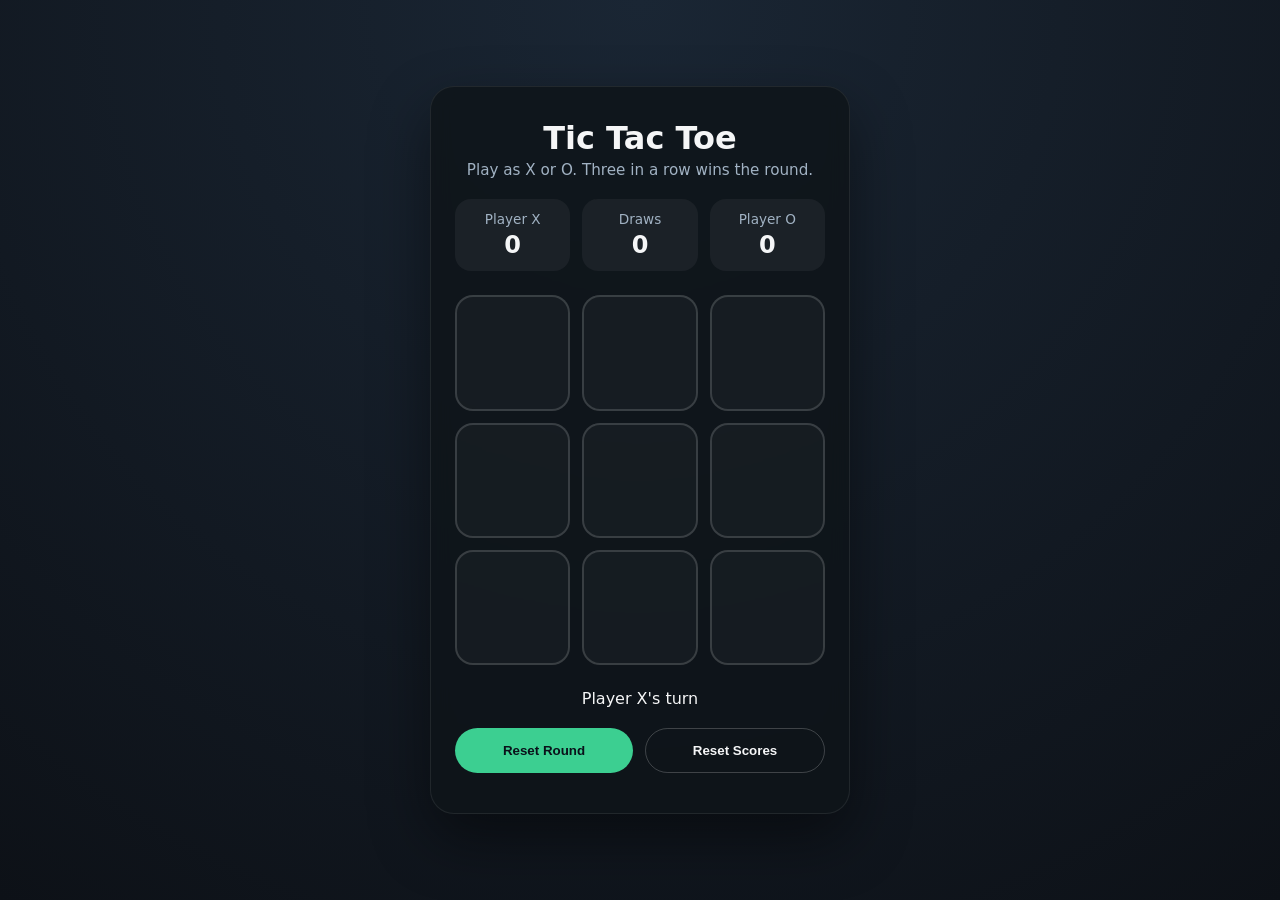
==== commit 72fbc2d4: "feat: Implement Tic Tac Toe game with HTML, CSS, and JS Co-authored-by: priyaranjan.reddy <priyaranj" ====
--- a/index.html
+++ b/index.html
@@ -1,218 +1,51 @@
-<!DOCTYPE html>
+<!doctype html>
 <html lang="en">
   <head>
-    <meta charset="UTF-8" />
-    <meta name="viewport" content="width=device-width, initial-scale=1.0" />
-    <title>Priyaranjan | Curated Shopping Experience</title>
-    <meta
-      name="description"
-      content="Priyaranjan is a modern shopping experience offering curated essentials, mindful design, and joyful gifting."
-    />
-    <link rel="preconnect" href="https://fonts.googleapis.com" />
-    <link rel="preconnect" href="https://fonts.gstatic.com" crossorigin />
-    <link
-      href="https://fonts.googleapis.com/css2?family=Manrope:wght@400;500;600;700&display=swap"
-      rel="stylesheet"
-    />
-    <link rel="stylesheet" href="styles.css" />
+    <meta charset="utf-8" />
+    <meta name="viewport" content="width=device-width, initial-scale=1" />
+    <title>Tic Tac Toe</title>
+    <link rel="stylesheet" href="style.css" />
   </head>
   <body>
-    <header class="site-header">
-      <div class="brand">
-        <div class="brand__mark">P</div>
-        <div class="brand__copy">
-          <p class="eyebrow">est. 2025</p>
-          <h1>Priyaranjan</h1>
+    <main class="app" aria-labelledby="game-title">
+      <header class="app__header">
+        <h1 id="game-title">Tic Tac Toe</h1>
+        <p class="app__subtitle">
+          Play as X or O. Three in a row wins the round.
+        </p>
+      </header>
+
+      <section class="score" aria-label="Score board">
+        <div class="score__card">
+          <span class="score__label">Player X</span>
+          <span id="score-x" class="score__value">0</span>
         </div>
-      </div>
-      <nav aria-label="Primary navigation">
-        <ul>
-          <li><a href="#collection">Collections</a></li>
-          <li><a href="#products">New In</a></li>
-          <li><a href="#stories">Stories</a></li>
-          <li><a href="#newsletter">Join</a></li>
-        </ul>
-      </nav>
-      <button class="ghost-btn">My bag</button>
-    </header>
-
-    <main>
-      <section class="hero">
-        <div class="hero__content">
-          <p class="eyebrow">Mindfully curated</p>
-          <h2>
-            Everyday essentials with the signature
-            <span>Priyaranjan</span> aesthetic.
-          </h2>
-          <p>
-            Discover limited drops, joyful gifting, and closet-defining looks.
-            Free carbon-neutral shipping over $80.
-          </p>
-          <div class="hero__actions">
-            <button class="primary-btn">Shop featured</button>
-            <button class="secondary-btn">Build a wishlist</button>
-          </div>
-          <div class="hero__stats" role="list">
-            <div>
-              <strong>120K+</strong>
-              <p>Happy customers</p>
-            </div>
-            <div>
-              <strong>48h</strong>
-              <p>Doorstep delivery</p>
-            </div>
-            <div>
-              <strong>4.9★</strong>
-              <p>Community rating</p>
-            </div>
-          </div>
+        <div class="score__card">
+          <span class="score__label">Draws</span>
+          <span id="score-draw" class="score__value">0</span>
         </div>
-        <div class="hero__visual" aria-hidden="true">
-          <div class="hero__badge">New drop</div>
-          <div class="hero__image">
-            <div class="hero__gradient"></div>
-          </div>
-          <div class="hero__tag">
-            <p>Weekend Uniform Capsule</p>
-            <span>Limited stock</span>
-          </div>
+        <div class="score__card">
+          <span class="score__label">Player O</span>
+          <span id="score-o" class="score__value">0</span>
         </div>
       </section>
 
-      <section class="pillars" id="stories" aria-label="Brand pillars">
-        <article>
-          <h3>Artisanal focus</h3>
-          <p>
-            Small batch collaborations that spotlight upcoming designers and
-            fair-trade partners across the globe.
-          </p>
-        </article>
-        <article>
-          <h3>Planet positive</h3>
-          <p>
-            Fabric-first sourcing, recycled packaging, and a give-back program
-            that funds community gardens.
-          </p>
-        </article>
-        <article>
-          <h3>Feel-good gifting</h3>
-          <p>
-            Gift-wrapped sets with handwritten notes, mood-matched playlists, and
-            optional surprise add-ons.
-          </p>
-        </article>
+      <section class="board" aria-label="Game board" role="grid">
+        <!-- Cells are injected by script.js -->
       </section>
 
-      <section class="products" id="products" aria-label="Featured products">
-        <div class="section-header">
-          <div>
-            <p class="eyebrow">Trend-forward · Limited quantities</p>
-            <h3>Fresh arrivals from Priyaranjan Studio</h3>
-          </div>
-          <div class="filters" role="toolbar" aria-label="Product filters">
-            <button class="filter-btn active" data-filter="all">All</button>
-            <button class="filter-btn" data-filter="apparel">Apparel</button>
-            <button class="filter-btn" data-filter="wellness">Wellness</button>
-            <button class="filter-btn" data-filter="home">Home</button>
-          </div>
-        </div>
-        <div class="product-grid" id="productGrid"></div>
-      </section>
+      <div class="status" role="status" aria-live="polite">
+        <span id="status-text">Player X's turn</span>
+      </div>
 
-      <section class="collection" id="collection">
-        <div class="collection__copy">
-          <p class="eyebrow">Priyaranjan Atelier</p>
-          <h3>Look sharp, lounge softer</h3>
-          <p>
-            Textured knit layers, all-day trousers, and cloud-foam slides pair
-            with tonal accessories for an effortlessly elevated vibe.
-          </p>
-          <ul>
-            <li>Zero-itch knitwear</li>
-            <li>Wrinkle-resistant tailoring</li>
-            <li>Color stories that mix &amp; match</li>
-          </ul>
-          <button class="primary-btn">Shop the capsule</button>
-        </div>
-        <div class="collection__visual" aria-hidden="true">
-          <div class="collection__card">
-            <p>Weekend Essentials Set</p>
-            <span>$168</span>
-          </div>
-        </div>
-      </section>
-
-      <section class="testimonials" aria-label="Community love">
-        <article>
-          <p class="quote">
-            “Priyaranjan reimagines basics with a soulful twist. The unboxing
-            experience feels like a mini-retreat.”
-          </p>
-          <p class="author">Aditi · Brooklyn</p>
-        </article>
-        <article>
-          <p class="quote">
-            “Reusable packaging, thoughtful playlists, and effortless staples
-            make this my go-to gift store.”
-          </p>
-          <p class="author">Marcus · Austin</p>
-        </article>
-      </section>
-
-      <section class="newsletter" id="newsletter">
-        <div>
-          <p class="eyebrow">Stay in the loop</p>
-          <h3>Join the Priyaranjan insider list</h3>
-          <p>
-            Get early access to private drops, styling salons, and sustainability
-            impact reports.
-          </p>
-        </div>
-        <form class="newsletter__form">
-          <label for="email">Email address</label>
-          <div class="input-group">
-            <input
-              id="email"
-              type="email"
-              name="email"
-              placeholder="you@email.com"
-              required
-            />
-            <button type="submit" class="primary-btn">Request invite</button>
-          </div>
-          <p class="form-hint">Weekly notes · No spam · Cancel anytime</p>
-        </form>
-      </section>
+      <div class="actions">
+        <button id="reset-round" class="btn" type="button">Reset Round</button>
+        <button id="reset-game" class="btn btn--secondary" type="button">
+          Reset Scores
+        </button>
+      </div>
     </main>
 
-    <footer>
-      <div>
-        <strong>Priyaranjan</strong>
-        <p>Design-forward retail therapy for modern minimalists.</p>
-      </div>
-      <div>
-        <p>Support</p>
-        <a href="mailto:hello@priyaranjan.shop">hello@priyaranjan.shop</a>
-        <p>+1 (555) 217-0869 · 24/7 concierge</p>
-      </div>
-      <div>
-        <p>Social</p>
-        <a href="https://instagram.com" target="_blank" rel="noreferrer"
-          >Instagram</a
-        >
-        <a href="https://pinterest.com" target="_blank" rel="noreferrer"
-          >Pinterest</a
-        >
-        <a href="https://spotify.com" target="_blank" rel="noreferrer"
-          >Spotify</a
-        >
-      </div>
-    </footer>
-
-    <button class="cart-fab" aria-live="polite">
-      Bag · <span id="cartCount">0</span>
-    </button>
-
-    <script src="script.js" defer></script>
+    <script src="script.js" type="module"></script>
   </body>
 </html>
--- a/style.css
+++ b/style.css
@@ -0,0 +1,169 @@
+:root {
+  font-family: "Segoe UI", system-ui, -apple-system, BlinkMacSystemFont, sans-serif;
+  color-scheme: light dark;
+  --color-bg: #0f1419;
+  --color-panel: #1c242f;
+  --color-text: #f5f6f7;
+  --color-accent: #3ccf91;
+  --color-muted: #a1b2c3;
+}
+
+* {
+  box-sizing: border-box;
+}
+
+body {
+  margin: 0;
+  min-height: 100vh;
+  display: flex;
+  justify-content: center;
+  align-items: center;
+  background: radial-gradient(circle at top, #1a2634, #0d1117);
+  color: var(--color-text);
+}
+
+.app {
+  width: min(420px, 100vw - 2rem);
+  padding: 2rem 1.5rem 2.5rem;
+  background: rgba(15, 20, 25, 0.85);
+  border: 1px solid rgba(255, 255, 255, 0.08);
+  border-radius: 24px;
+  box-shadow: 0 25px 60px rgba(0, 0, 0, 0.45);
+  backdrop-filter: blur(10px);
+}
+
+.app__header {
+  text-align: center;
+  margin-bottom: 1.25rem;
+}
+
+.app__header h1 {
+  margin: 0;
+  font-size: 2rem;
+}
+
+.app__subtitle {
+  margin: 0.25rem 0 0;
+  color: var(--color-muted);
+  font-size: 0.95rem;
+}
+
+.score {
+  display: grid;
+  grid-template-columns: repeat(3, 1fr);
+  gap: 0.75rem;
+  margin-bottom: 1.5rem;
+}
+
+.score__card {
+  padding: 0.75rem;
+  border-radius: 16px;
+  text-align: center;
+  background: rgba(255, 255, 255, 0.05);
+}
+
+.score__label {
+  display: block;
+  font-size: 0.85rem;
+  color: var(--color-muted);
+  margin-bottom: 0.25rem;
+}
+
+.score__value {
+  font-size: 1.5rem;
+  font-weight: 600;
+}
+
+.board {
+  display: grid;
+  grid-template-columns: repeat(3, minmax(0, 1fr));
+  gap: 0.75rem;
+  margin-bottom: 1.5rem;
+}
+
+.cell {
+  width: 100%;
+  aspect-ratio: 1 / 1;
+  border-radius: 18px;
+  border: 2px solid rgba(255, 255, 255, 0.15);
+  background: rgba(255, 255, 255, 0.03);
+  color: var(--color-accent);
+  font-size: clamp(2rem, 5vw, 3.25rem);
+  font-weight: 600;
+  cursor: pointer;
+  transition: background 150ms ease, transform 150ms ease, border-color 150ms ease;
+}
+
+.cell:focus-visible {
+  outline: 3px solid var(--color-accent);
+  outline-offset: 2px;
+}
+
+.cell:hover:not(:disabled),
+.cell:focus-visible {
+  background: rgba(60, 207, 145, 0.12);
+  border-color: var(--color-accent);
+}
+
+.cell:disabled {
+  cursor: not-allowed;
+  color: rgba(255, 255, 255, 0.9);
+}
+
+.cell--win {
+  background: rgba(60, 207, 145, 0.18) !important;
+  border-color: var(--color-accent) !important;
+  color: var(--color-text) !important;
+  transform: scale(1.05);
+}
+
+.status {
+  text-align: center;
+  margin-bottom: 1.25rem;
+  font-weight: 500;
+}
+
+.actions {
+  display: flex;
+  gap: 0.75rem;
+  flex-wrap: wrap;
+}
+
+.btn {
+  flex: 1;
+  padding: 0.85rem;
+  border-radius: 999px;
+  border: none;
+  background: var(--color-accent);
+  color: #0a111a;
+  font-weight: 600;
+  cursor: pointer;
+  transition: transform 120ms ease, box-shadow 120ms ease;
+}
+
+.btn--secondary {
+  background: transparent;
+  border: 1px solid rgba(255, 255, 255, 0.2);
+  color: var(--color-text);
+}
+
+.btn:hover,
+.btn:focus-visible {
+  transform: translateY(-2px);
+  box-shadow: 0 8px 20px rgba(60, 207, 145, 0.35);
+}
+
+.btn:focus-visible {
+  outline: 3px solid var(--color-accent);
+  outline-offset: 2px;
+}
+
+@media (max-width: 480px) {
+  .score {
+    grid-template-columns: repeat(2, minmax(0, 1fr));
+  }
+
+  .score__card:nth-child(2) {
+    grid-column: span 2;
+  }
+}
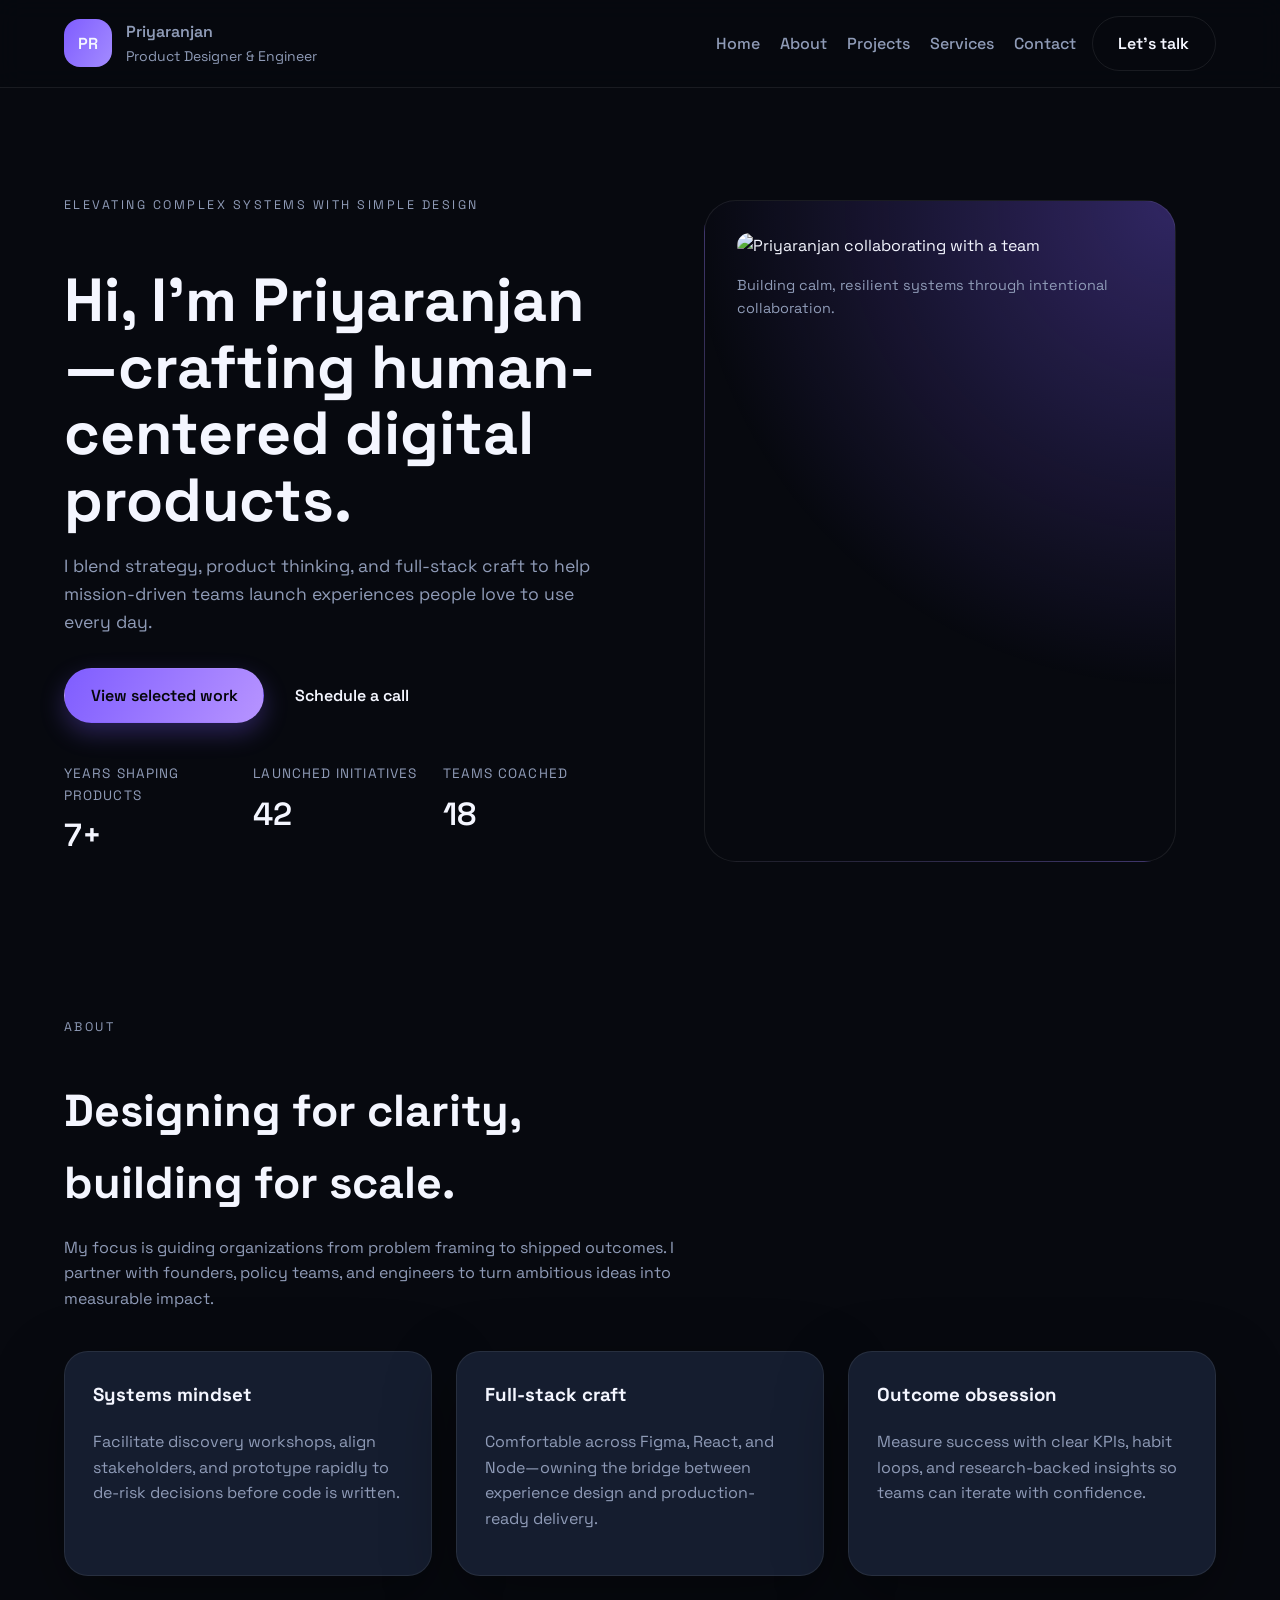
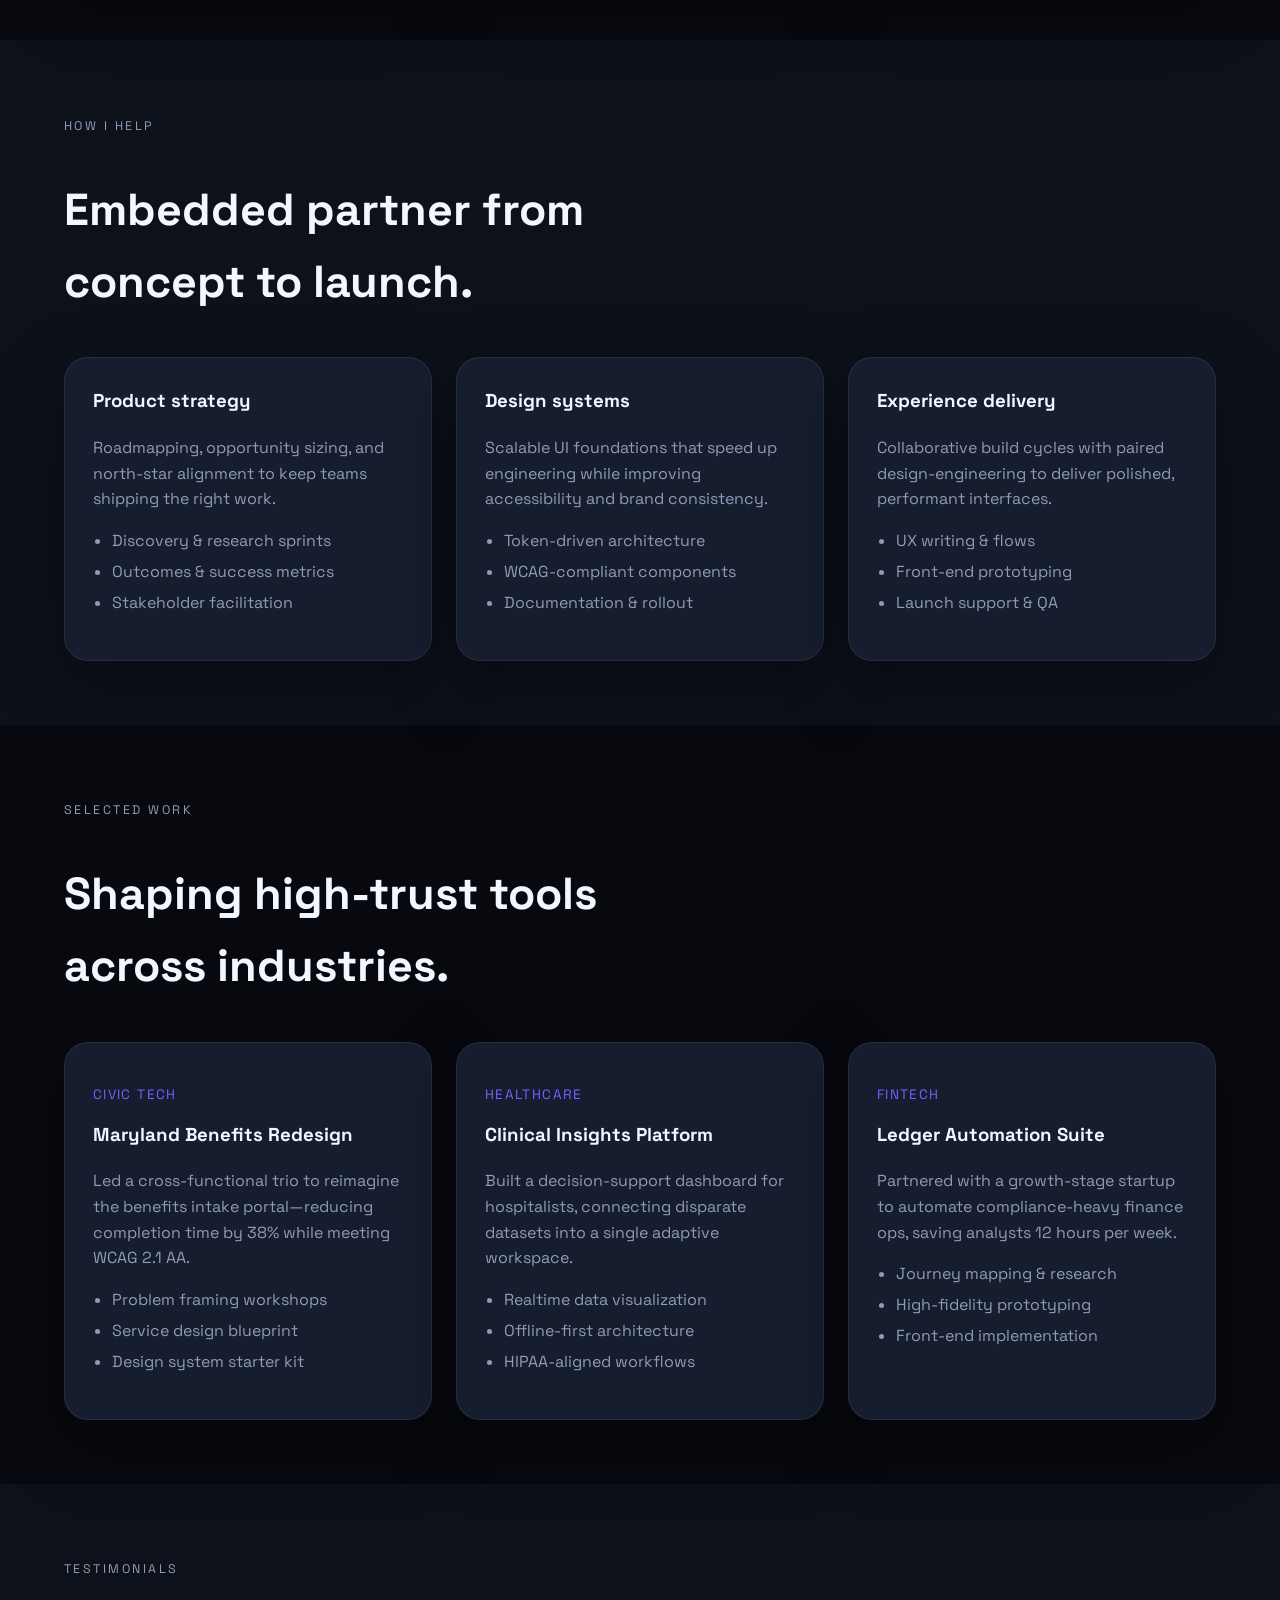
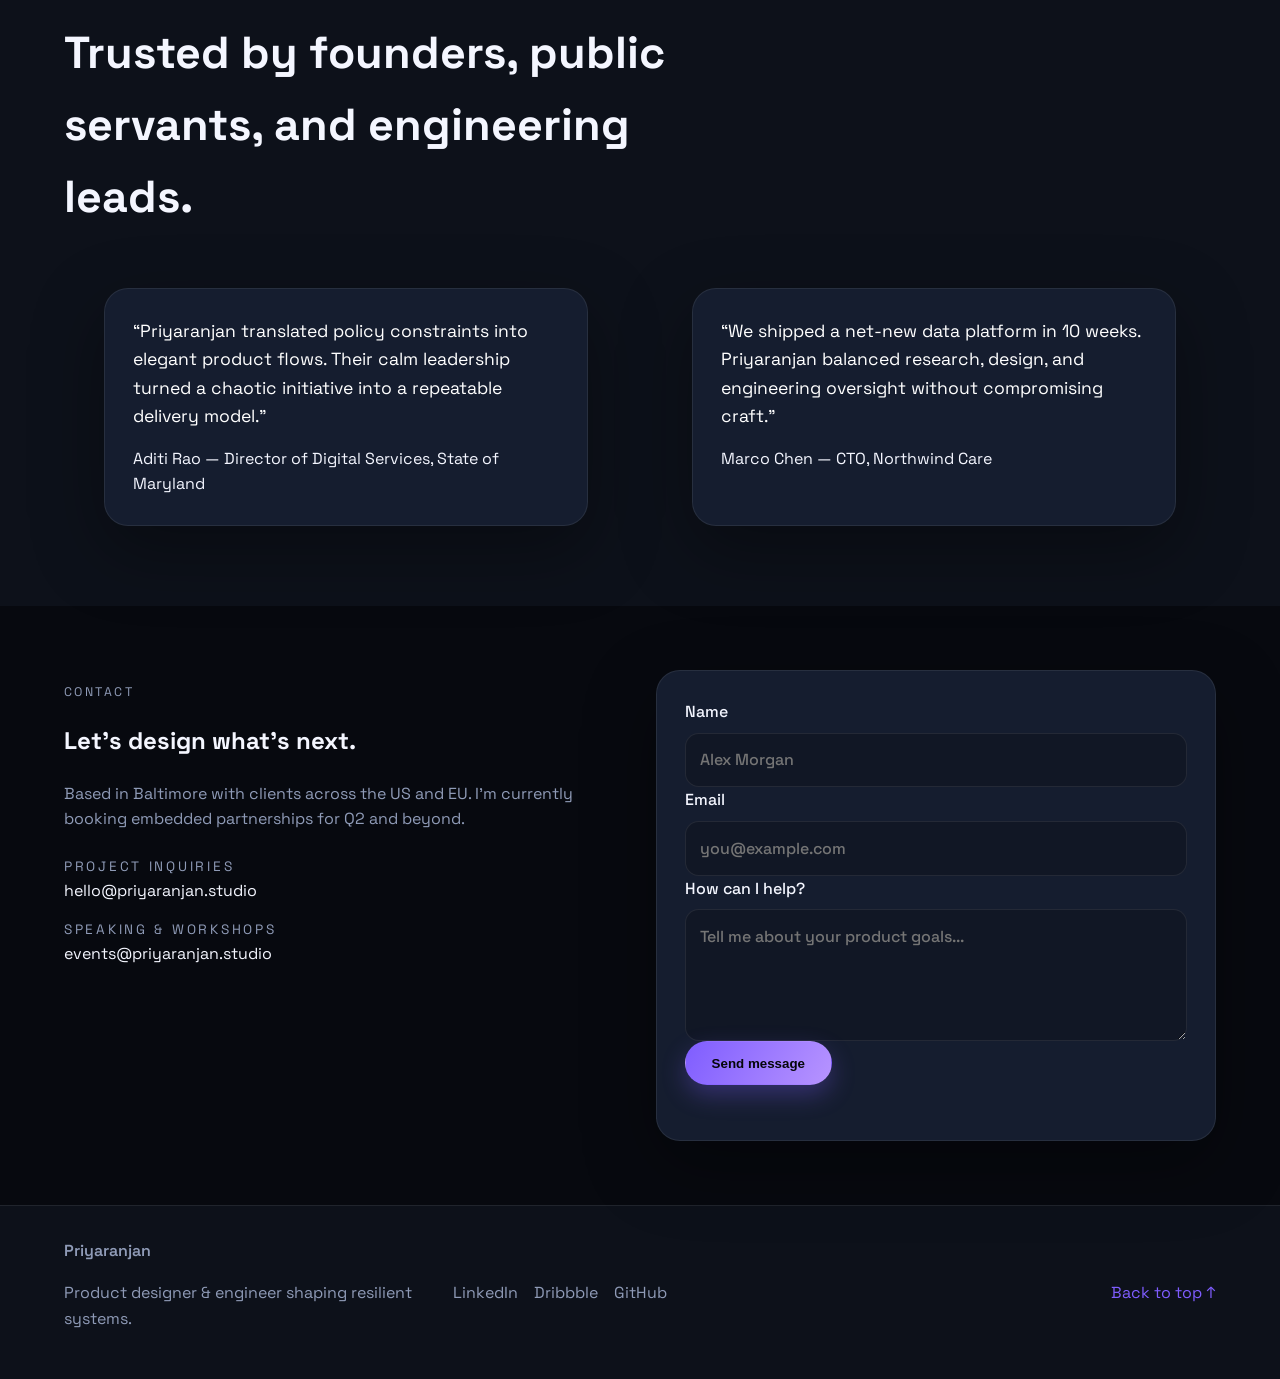
==== commit b07b4e76: "Merge 16d62c731181e30fe0e0e3e6da0acec99ba475ab into 013a028b980ed9ebc8a6337ef8330d93be314821" ====
--- a/index.html
+++ b/index.html
@@ -1,51 +1,339 @@
 <!doctype html>
 <html lang="en">
   <head>
-    <meta charset="utf-8" />
+    <meta charset="UTF-8" />
     <meta name="viewport" content="width=device-width, initial-scale=1" />
-    <title>Tic Tac Toe</title>
-    <link rel="stylesheet" href="style.css" />
+    <meta
+      name="description"
+      content="Priyaranjan — product designer and engineer crafting thoughtful digital experiences."
+    />
+    <title>Priyaranjan | Product Designer &amp; Engineer</title>
+    <link rel="preconnect" href="https://fonts.googleapis.com" />
+    <link rel="preconnect" href="https://fonts.gstatic.com" crossorigin />
+    <link
+      href="https://fonts.googleapis.com/css2?family=Space+Grotesk:wght@400;500;600;700&display=swap"
+      rel="stylesheet"
+    />
+    <link rel="stylesheet" href="styles.css" />
   </head>
   <body>
-    <main class="app" aria-labelledby="game-title">
-      <header class="app__header">
-        <h1 id="game-title">Tic Tac Toe</h1>
-        <p class="app__subtitle">
-          Play as X or O. Three in a row wins the round.
-        </p>
-      </header>
-
-      <section class="score" aria-label="Score board">
-        <div class="score__card">
-          <span class="score__label">Player X</span>
-          <span id="score-x" class="score__value">0</span>
-        </div>
-        <div class="score__card">
-          <span class="score__label">Draws</span>
-          <span id="score-draw" class="score__value">0</span>
-        </div>
-        <div class="score__card">
-          <span class="score__label">Player O</span>
-          <span id="score-o" class="score__value">0</span>
-        </div>
-      </section>
-
-      <section class="board" aria-label="Game board" role="grid">
-        <!-- Cells are injected by script.js -->
-      </section>
-
-      <div class="status" role="status" aria-live="polite">
-        <span id="status-text">Player X's turn</span>
+    <a class="skip-link" href="#main">Skip to main content</a>
+
+    <header class="site-header" id="top">
+      <div class="container nav-wrapper">
+        <div class="brand" aria-label="Priyaranjan home link">
+          <span class="brand-mark">PR</span>
+          <div>
+            <p class="brand-title">Priyaranjan</p>
+            <p class="brand-subtitle">Product Designer &amp; Engineer</p>
+          </div>
+        </div>
+        <nav class="site-nav" aria-label="Primary">
+          <button
+            class="nav-toggle"
+            aria-expanded="false"
+            aria-controls="nav-menu"
+          >
+            <span class="sr-only">Toggle navigation</span>
+            <span class="nav-toggle-bar"></span>
+            <span class="nav-toggle-bar"></span>
+            <span class="nav-toggle-bar"></span>
+          </button>
+          <ul id="nav-menu" class="nav-links">
+            <li><a href="#home">Home</a></li>
+            <li><a href="#about">About</a></li>
+            <li><a href="#projects">Projects</a></li>
+            <li><a href="#services">Services</a></li>
+            <li><a href="#contact">Contact</a></li>
+          </ul>
+          <a class="btn btn-outline" href="#contact">Let's talk</a>
+        </nav>
       </div>
-
-      <div class="actions">
-        <button id="reset-round" class="btn" type="button">Reset Round</button>
-        <button id="reset-game" class="btn btn--secondary" type="button">
-          Reset Scores
-        </button>
+    </header>
+
+    <main id="main">
+      <section id="home" class="hero container">
+        <div class="hero-text">
+          <p class="eyebrow">Elevating complex systems with simple design</p>
+          <h1>Hi, I'm Priyaranjan—crafting human-centered digital products.</h1>
+          <p class="lead">
+            I blend strategy, product thinking, and full-stack craft to help
+            mission-driven teams launch experiences people love to use every
+            day.
+          </p>
+          <div class="hero-cta">
+            <a class="btn btn-primary" href="#projects">View selected work</a>
+            <a class="btn btn-ghost" href="#contact">Schedule a call</a>
+          </div>
+          <dl class="stats">
+            <div>
+              <dt>Years shaping products</dt>
+              <dd>7+</dd>
+            </div>
+            <div>
+              <dt>Launched initiatives</dt>
+              <dd>42</dd>
+            </div>
+            <div>
+              <dt>Teams coached</dt>
+              <dd>18</dd>
+            </div>
+          </dl>
+        </div>
+        <figure class="hero-visual">
+          <img
+            src="https://images.unsplash.com/photo-1529333166437-7750a6dd5a70?auto=format&fit=crop&w=900&q=80"
+            alt="Priyaranjan collaborating with a team"
+            loading="lazy"
+          />
+          <figcaption>
+            Building calm, resilient systems through intentional collaboration.
+          </figcaption>
+        </figure>
+      </section>
+
+      <section id="about" class="section container">
+        <div class="section-heading">
+          <p class="eyebrow">About</p>
+          <h2>Designing for clarity, building for scale.</h2>
+          <p>
+            My focus is guiding organizations from problem framing to shipped
+            outcomes. I partner with founders, policy teams, and engineers to
+            turn ambitious ideas into measurable impact.
+          </p>
+        </div>
+        <div class="about-grid">
+          <article class="card">
+            <h3>Systems mindset</h3>
+            <p>
+              Facilitate discovery workshops, align stakeholders, and prototype
+              rapidly to de-risk decisions before code is written.
+            </p>
+          </article>
+          <article class="card">
+            <h3>Full-stack craft</h3>
+            <p>
+              Comfortable across Figma, React, and Node—owning the bridge
+              between experience design and production-ready delivery.
+            </p>
+          </article>
+          <article class="card">
+            <h3>Outcome obsession</h3>
+            <p>
+              Measure success with clear KPIs, habit loops, and research-backed
+              insights so teams can iterate with confidence.
+            </p>
+          </article>
+        </div>
+      </section>
+
+      <section id="services" class="section section-alt">
+        <div class="container">
+          <div class="section-heading">
+            <p class="eyebrow">How I help</p>
+            <h2>Embedded partner from concept to launch.</h2>
+          </div>
+          <div class="services-grid">
+            <article class="service-card">
+              <h3>Product strategy</h3>
+              <p>
+                Roadmapping, opportunity sizing, and north-star alignment to
+                keep teams shipping the right work.
+              </p>
+              <ul>
+                <li>Discovery &amp; research sprints</li>
+                <li>Outcomes &amp; success metrics</li>
+                <li>Stakeholder facilitation</li>
+              </ul>
+            </article>
+            <article class="service-card">
+              <h3>Design systems</h3>
+              <p>
+                Scalable UI foundations that speed up engineering while
+                improving accessibility and brand consistency.
+              </p>
+              <ul>
+                <li>Token-driven architecture</li>
+                <li>WCAG-compliant components</li>
+                <li>Documentation &amp; rollout</li>
+              </ul>
+            </article>
+            <article class="service-card">
+              <h3>Experience delivery</h3>
+              <p>
+                Collaborative build cycles with paired design-engineering to
+                deliver polished, performant interfaces.
+              </p>
+              <ul>
+                <li>UX writing &amp; flows</li>
+                <li>Front-end prototyping</li>
+                <li>Launch support &amp; QA</li>
+              </ul>
+            </article>
+          </div>
+        </div>
+      </section>
+
+      <section id="projects" class="section container">
+        <div class="section-heading">
+          <p class="eyebrow">Selected Work</p>
+          <h2>Shaping high-trust tools across industries.</h2>
+        </div>
+        <div class="projects-grid">
+          <article class="project-card">
+            <p class="project-type">Civic Tech</p>
+            <h3>Maryland Benefits Redesign</h3>
+            <p>
+              Led a cross-functional trio to reimagine the benefits intake
+              portal—reducing completion time by 38% while meeting WCAG 2.1 AA.
+            </p>
+            <ul>
+              <li>Problem framing workshops</li>
+              <li>Service design blueprint</li>
+              <li>Design system starter kit</li>
+            </ul>
+          </article>
+          <article class="project-card">
+            <p class="project-type">Healthcare</p>
+            <h3>Clinical Insights Platform</h3>
+            <p>
+              Built a decision-support dashboard for hospitalists, connecting
+              disparate datasets into a single adaptive workspace.
+            </p>
+            <ul>
+              <li>Realtime data visualization</li>
+              <li>Offline-first architecture</li>
+              <li>HIPAA-aligned workflows</li>
+            </ul>
+          </article>
+          <article class="project-card">
+            <p class="project-type">Fintech</p>
+            <h3>Ledger Automation Suite</h3>
+            <p>
+              Partnered with a growth-stage startup to automate compliance-heavy
+              finance ops, saving analysts 12 hours per week.
+            </p>
+            <ul>
+              <li>Journey mapping &amp; research</li>
+              <li>High-fidelity prototyping</li>
+              <li>Front-end implementation</li>
+            </ul>
+          </article>
+        </div>
+      </section>
+
+      <section class="section section-alt">
+        <div class="container testimonials">
+          <div class="section-heading">
+            <p class="eyebrow">Testimonials</p>
+            <h2>
+              Trusted by founders, public servants, and engineering leads.
+            </h2>
+          </div>
+          <div class="testimonials-grid">
+            <figure>
+              <blockquote>
+                “Priyaranjan translated policy constraints into elegant product
+                flows. Their calm leadership turned a chaotic initiative into a
+                repeatable delivery model.”
+              </blockquote>
+              <figcaption>
+                Aditi Rao — Director of Digital Services, State of Maryland
+              </figcaption>
+            </figure>
+            <figure>
+              <blockquote>
+                “We shipped a net-new data platform in 10 weeks. Priyaranjan
+                balanced research, design, and engineering oversight without
+                compromising craft.”
+              </blockquote>
+              <figcaption>Marco Chen — CTO, Northwind Care</figcaption>
+            </figure>
+          </div>
+        </div>
+      </section>
+
+      <section id="contact" class="section container contact">
+        <div class="contact-intro">
+          <p class="eyebrow">Contact</p>
+          <h2>Let’s design what’s next.</h2>
+          <p>
+            Based in Baltimore with clients across the US and EU. I’m currently
+            booking embedded partnerships for Q2 and beyond.
+          </p>
+          <ul class="contact-details">
+            <li>
+              <span>Project inquiries</span>
+              <a href="mailto:hello@priyaranjan.studio"
+                >hello@priyaranjan.studio</a
+              >
+            </li>
+            <li>
+              <span>Speaking &amp; workshops</span>
+              <a href="mailto:events@priyaranjan.studio"
+                >events@priyaranjan.studio</a
+              >
+            </li>
+          </ul>
+        </div>
+        <form id="contact-form" class="contact-form" novalidate>
+          <label>
+            Name
+            <input
+              type="text"
+              name="name"
+              placeholder="Alex Morgan"
+              required
+              aria-required="true"
+            />
+          </label>
+          <label>
+            Email
+            <input
+              type="email"
+              name="email"
+              placeholder="you@example.com"
+              required
+              aria-required="true"
+            />
+          </label>
+          <label>
+            How can I help?
+            <textarea
+              name="message"
+              rows="4"
+              placeholder="Tell me about your product goals..."
+              required
+              aria-required="true"
+            ></textarea>
+          </label>
+          <button type="submit" class="btn btn-primary">Send message</button>
+          <p class="form-status" role="status" aria-live="polite"></p>
+        </form>
+      </section>
+    </main>
+
+    <footer class="site-footer">
+      <div class="container footer-grid">
+        <div>
+          <p class="brand-title">Priyaranjan</p>
+          <p>Product designer &amp; engineer shaping resilient systems.</p>
+        </div>
+        <div class="footer-links">
+          <a href="https://www.linkedin.com" target="_blank" rel="noreferrer"
+            >LinkedIn</a
+          >
+          <a href="https://dribbble.com" target="_blank" rel="noreferrer"
+            >Dribbble</a
+          >
+          <a href="https://github.com" target="_blank" rel="noreferrer"
+            >GitHub</a
+          >
+        </div>
+        <a class="back-to-top" href="#top">Back to top ↑</a>
       </div>
-    </main>
-
-    <script src="script.js" type="module"></script>
+    </footer>
+
+    <script src="script.js" defer></script>
   </body>
 </html>
--- a/styles.css
+++ b/styles.css
@@ -0,0 +1,466 @@
+:root {
+  --bg: #07090f;
+  --surface: #0d111a;
+  --surface-alt: #111725;
+  --card: #151d2f;
+  --accent: #7f5dff;
+  --accent-soft: rgba(127, 93, 255, 0.15);
+  --muted: #8f9bb7;
+  --text: #f4f6ff;
+  --border: rgba(255, 255, 255, 0.08);
+  --gradient: radial-gradient(
+    circle at top right,
+    rgba(127, 93, 255, 0.35),
+    transparent 60%
+  );
+  font-family:
+    "Space Grotesk",
+    system-ui,
+    -apple-system,
+    BlinkMacSystemFont,
+    "Segoe UI",
+    sans-serif;
+}
+
+*,
+*::before,
+*::after {
+  box-sizing: border-box;
+}
+
+body {
+  margin: 0;
+  min-height: 100vh;
+  background: var(--bg);
+  color: var(--text);
+  font-family: inherit;
+  line-height: 1.6;
+}
+
+img {
+  max-width: 100%;
+  display: block;
+  border-radius: 1rem;
+}
+
+a {
+  color: inherit;
+  text-decoration: none;
+}
+
+p {
+  color: var(--muted);
+}
+
+.container {
+  width: min(1200px, 90vw);
+  margin: 0 auto;
+}
+
+.skip-link {
+  position: absolute;
+  top: -48px;
+  left: 16px;
+  padding: 0.5rem 1rem;
+  background: var(--accent);
+  color: #fff;
+  border-radius: 999px;
+  transition: top 0.2s ease;
+  z-index: 999;
+}
+
+.skip-link:focus {
+  top: 16px;
+}
+
+.site-header {
+  position: sticky;
+  top: 0;
+  background: rgba(7, 9, 15, 0.85);
+  backdrop-filter: blur(12px);
+  border-bottom: 1px solid var(--border);
+  z-index: 100;
+}
+
+.nav-wrapper {
+  display: flex;
+  align-items: center;
+  justify-content: space-between;
+  padding: 1rem 0;
+}
+
+.brand {
+  display: flex;
+  align-items: center;
+  gap: 0.85rem;
+}
+
+.brand-mark {
+  width: 48px;
+  height: 48px;
+  display: grid;
+  place-items: center;
+  border-radius: 16px;
+  background: linear-gradient(120deg, #7f5dff, #a38bff);
+  font-weight: 600;
+}
+
+.brand-title {
+  margin: 0;
+  font-weight: 600;
+}
+
+.brand-subtitle {
+  margin: 0;
+  color: var(--muted);
+  font-size: 0.875rem;
+}
+
+.site-nav {
+  display: flex;
+  align-items: center;
+  gap: 1rem;
+}
+
+.nav-links {
+  list-style: none;
+  display: flex;
+  gap: 1.25rem;
+  margin: 0;
+  padding: 0;
+}
+
+.nav-links a {
+  font-weight: 500;
+  color: var(--muted);
+  transition: color 0.2s ease;
+}
+
+.nav-links a:hover,
+.nav-links a:focus-visible {
+  color: var(--text);
+}
+
+.nav-toggle {
+  display: none;
+  flex-direction: column;
+  gap: 4px;
+  background: none;
+  border: none;
+  padding: 0.25rem;
+  cursor: pointer;
+}
+
+.nav-toggle-bar {
+  width: 24px;
+  height: 2px;
+  background: var(--text);
+  border-radius: 999px;
+}
+
+.sr-only {
+  position: absolute;
+  width: 1px;
+  height: 1px;
+  padding: 0;
+  margin: -1px;
+  overflow: hidden;
+  clip: rect(0, 0, 0, 0);
+  border: 0;
+}
+
+.btn {
+  display: inline-flex;
+  align-items: center;
+  justify-content: center;
+  gap: 0.5rem;
+  padding: 0.85rem 1.6rem;
+  border-radius: 999px;
+  border: 1px solid transparent;
+  font-weight: 600;
+  transition:
+    transform 0.2s ease,
+    box-shadow 0.2s ease;
+}
+
+.btn-primary {
+  background: linear-gradient(120deg, #7f5dff, #b794ff);
+  color: #05060a;
+  box-shadow: 0 10px 25px rgba(127, 93, 255, 0.3);
+}
+
+.btn-outline {
+  border-color: var(--border);
+  color: var(--text);
+}
+
+.btn-ghost {
+  background: transparent;
+  border: 1px solid transparent;
+  color: var(--text);
+}
+
+.btn:hover,
+.btn:focus-visible {
+  transform: translateY(-2px);
+}
+
+.hero {
+  display: grid;
+  grid-template-columns: repeat(auto-fit, minmax(280px, 1fr));
+  gap: 3rem;
+  padding: 6rem 0 4rem;
+}
+
+.hero-text h1 {
+  font-size: clamp(2.5rem, 5vw, 3.8rem);
+  line-height: 1.1;
+  margin-bottom: 1rem;
+}
+
+.lead {
+  font-size: 1.1rem;
+  margin-bottom: 2rem;
+}
+
+.eyebrow {
+  text-transform: uppercase;
+  letter-spacing: 0.2em;
+  font-size: 0.78rem;
+  color: var(--muted);
+}
+
+.stats {
+  display: grid;
+  grid-template-columns: repeat(auto-fit, minmax(120px, 1fr));
+  gap: 1rem;
+  margin-top: 2.5rem;
+}
+
+.stats dt {
+  font-size: 0.85rem;
+  text-transform: uppercase;
+  letter-spacing: 0.08em;
+  color: var(--muted);
+}
+
+.stats dd {
+  font-size: 2rem;
+  font-weight: 600;
+  margin: 0.25rem 0 0;
+}
+
+.hero-visual {
+  background: var(--gradient);
+  padding: 2rem;
+  border-radius: 2rem;
+  border: 1px solid var(--border);
+}
+
+.hero-visual figcaption {
+  margin-top: 1rem;
+  color: var(--muted);
+  font-size: 0.9rem;
+}
+
+.section {
+  padding: 4rem 0;
+}
+
+.section-alt {
+  background: var(--surface);
+}
+
+.section-heading {
+  max-width: 640px;
+}
+
+.section-heading h2 {
+  font-size: clamp(2rem, 4vw, 2.8rem);
+  margin-bottom: 0.5rem;
+}
+
+.about-grid,
+.services-grid,
+.projects-grid,
+.testimonials-grid {
+  margin-top: 2.5rem;
+  display: grid;
+  gap: 1.5rem;
+  grid-template-columns: repeat(auto-fit, minmax(240px, 1fr));
+}
+
+.card,
+.service-card,
+.project-card,
+.testimonials figure,
+.contact-form {
+  background: var(--card);
+  border: 1px solid var(--border);
+  border-radius: 1.5rem;
+  padding: 1.75rem;
+  box-shadow: 0 24px 70px rgba(0, 0, 0, 0.35);
+}
+
+.card h3,
+.service-card h3,
+.project-card h3 {
+  margin-top: 0;
+}
+
+.service-card ul,
+.project-card ul {
+  padding-left: 1.2rem;
+  color: var(--muted);
+}
+
+.service-card li,
+.project-card li {
+  margin-bottom: 0.35rem;
+}
+
+.project-type {
+  font-size: 0.85rem;
+  color: var(--accent);
+  text-transform: uppercase;
+  letter-spacing: 0.1em;
+}
+
+.testimonials-grid {
+  grid-template-columns: repeat(auto-fit, minmax(280px, 1fr));
+}
+
+.testimonials blockquote {
+  margin: 0 0 1rem;
+  font-size: 1.1rem;
+  color: #fff;
+}
+
+.contact {
+  display: grid;
+  grid-template-columns: repeat(auto-fit, minmax(260px, 1fr));
+  gap: 2rem;
+}
+
+.contact-details {
+  list-style: none;
+  padding: 0;
+  margin: 1.5rem 0 0;
+  display: flex;
+  flex-direction: column;
+  gap: 1rem;
+}
+
+.contact-details span {
+  display: block;
+  font-size: 0.85rem;
+  text-transform: uppercase;
+  letter-spacing: 0.2em;
+  color: var(--muted);
+}
+
+.contact-form label {
+  display: flex;
+  flex-direction: column;
+  gap: 0.5rem;
+  font-weight: 500;
+}
+
+.contact-form input,
+.contact-form textarea {
+  background: var(--surface-alt);
+  border: 1px solid var(--border);
+  border-radius: 0.85rem;
+  padding: 0.85rem;
+  color: var(--text);
+  font: inherit;
+}
+
+.contact-form input:focus,
+.contact-form textarea:focus {
+  outline: 2px solid var(--accent);
+  border-color: transparent;
+}
+
+.contact-form button {
+  width: fit-content;
+}
+
+.form-status {
+  min-height: 1.2rem;
+  margin: 0.5rem 0 0;
+  color: var(--muted);
+}
+
+.site-footer {
+  border-top: 1px solid var(--border);
+  padding: 2rem 0;
+  background: var(--surface);
+}
+
+.footer-grid {
+  display: grid;
+  grid-template-columns: repeat(auto-fit, minmax(200px, 1fr));
+  gap: 1rem;
+  align-items: center;
+}
+
+.footer-links {
+  display: flex;
+  gap: 1rem;
+}
+
+.footer-links a {
+  color: var(--muted);
+}
+
+.back-to-top {
+  justify-self: end;
+  color: var(--accent);
+}
+
+@media (max-width: 768px) {
+  .nav-toggle {
+    display: flex;
+  }
+
+  .nav-links {
+    position: absolute;
+    inset: 70px 1.5rem auto;
+    background: var(--surface);
+    border: 1px solid var(--border);
+    border-radius: 1rem;
+    padding: 1.5rem;
+    flex-direction: column;
+    gap: 1rem;
+    opacity: 0;
+    pointer-events: none;
+    transform: translateY(-10px);
+    transition:
+      opacity 0.2s ease,
+      transform 0.2s ease;
+  }
+
+  .nav-links.open {
+    opacity: 1;
+    pointer-events: auto;
+    transform: translateY(0);
+  }
+
+  .btn-outline {
+    display: none;
+  }
+
+  .hero {
+    padding-top: 4rem;
+  }
+
+  .footer-grid {
+    grid-template-columns: 1fr;
+    text-align: center;
+  }
+
+  .back-to-top {
+    justify-self: center;
+  }
+}
